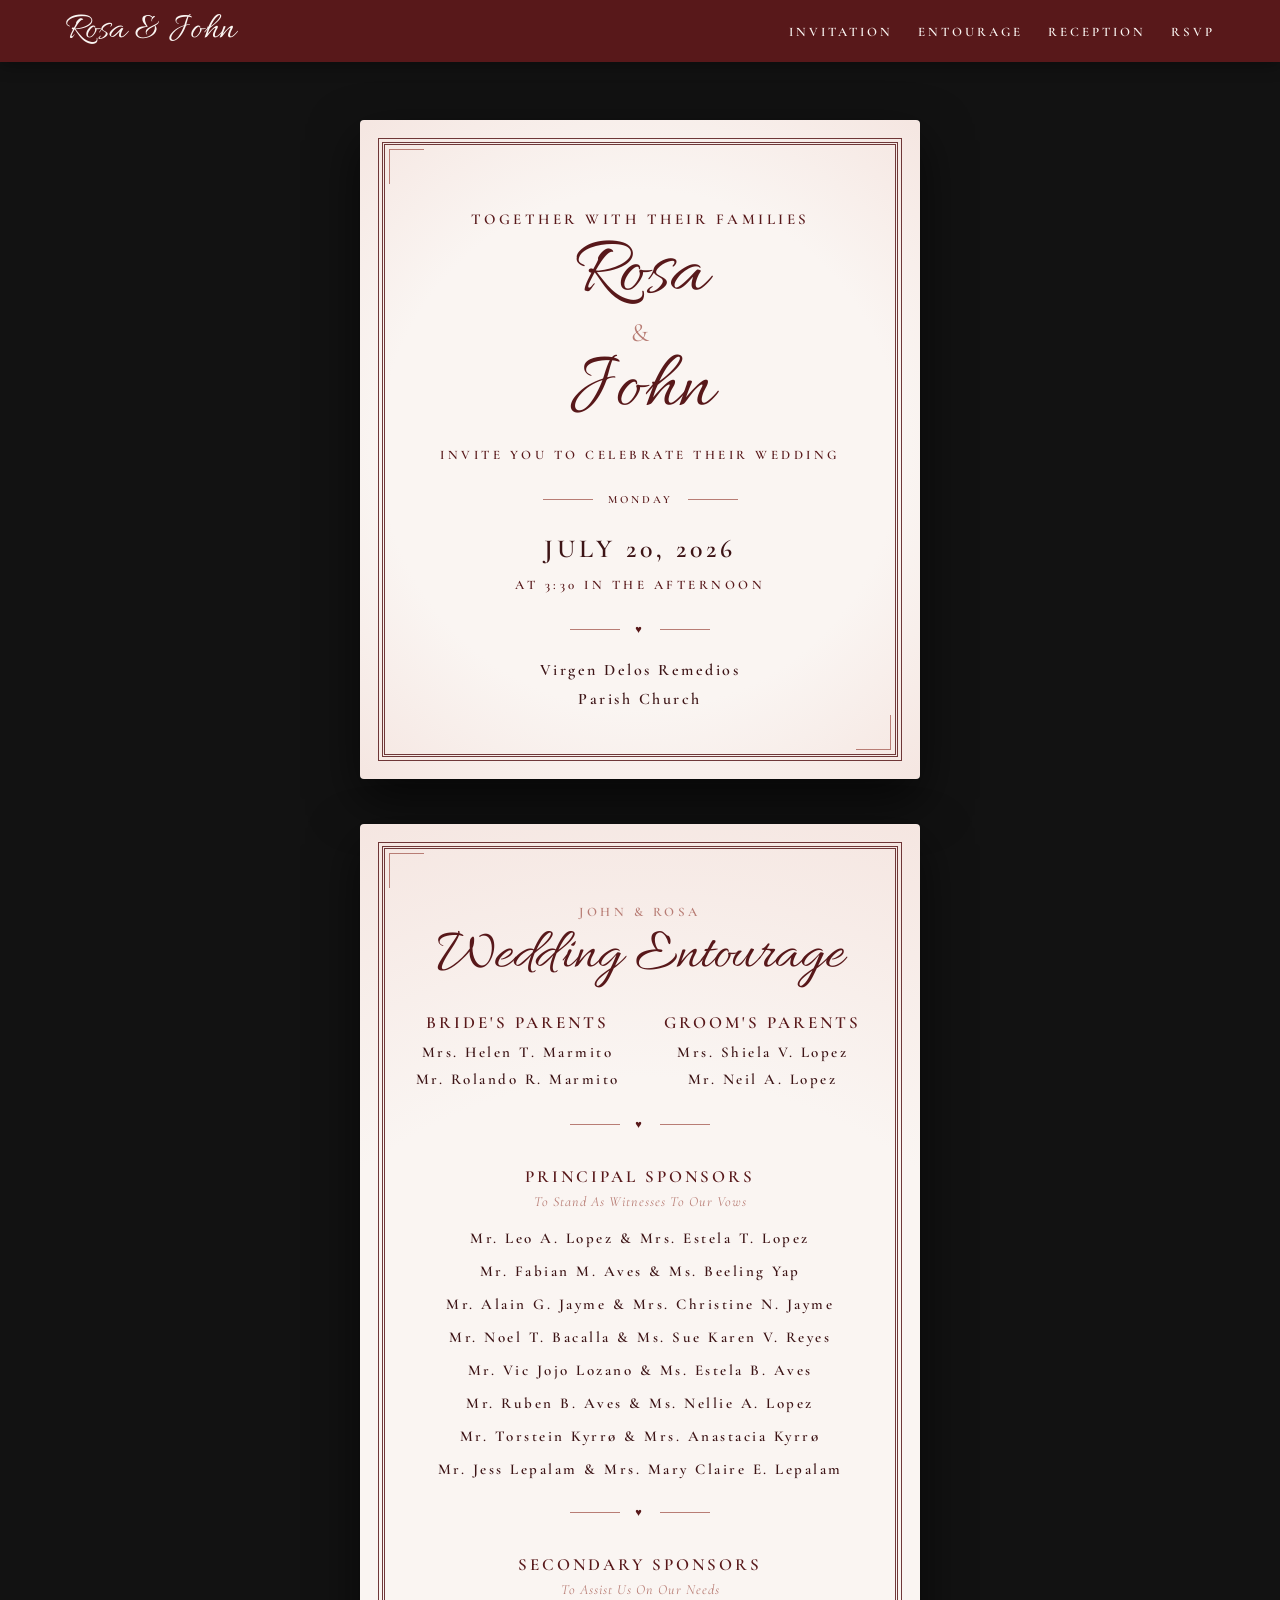
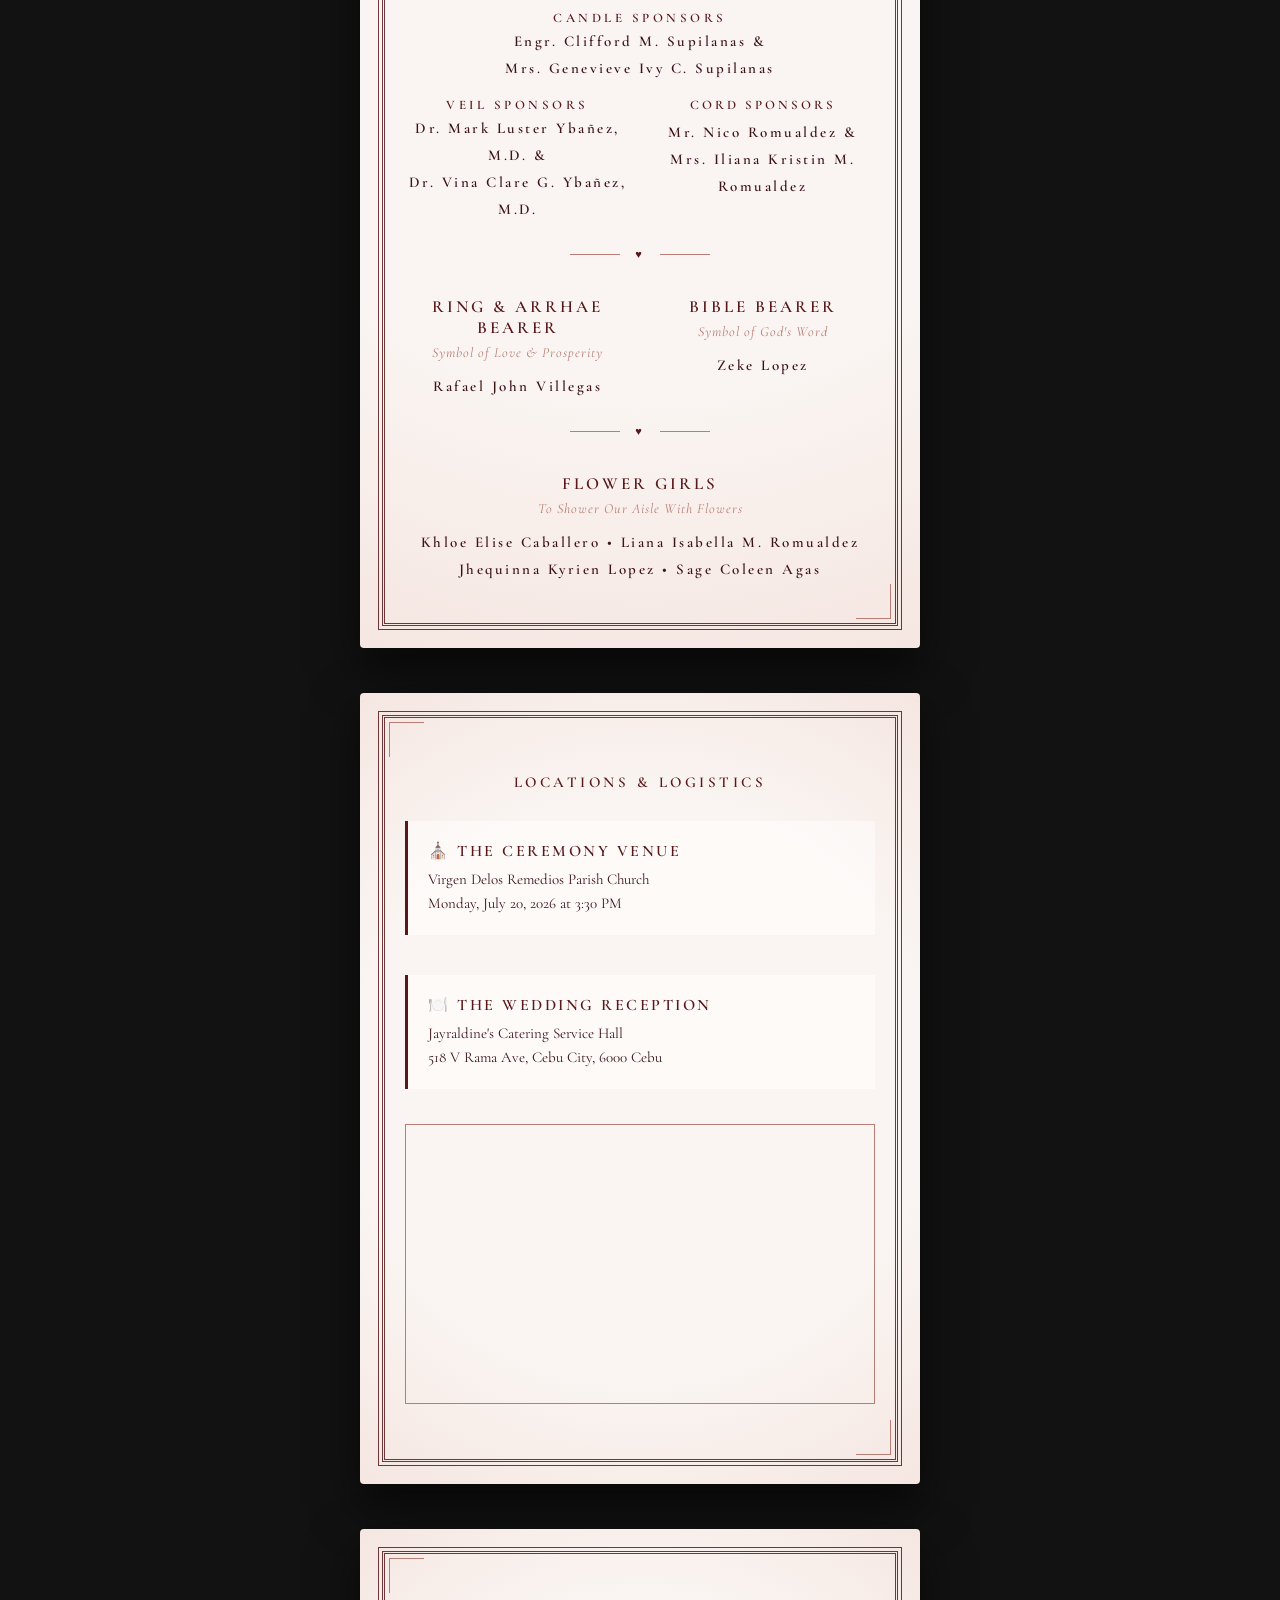
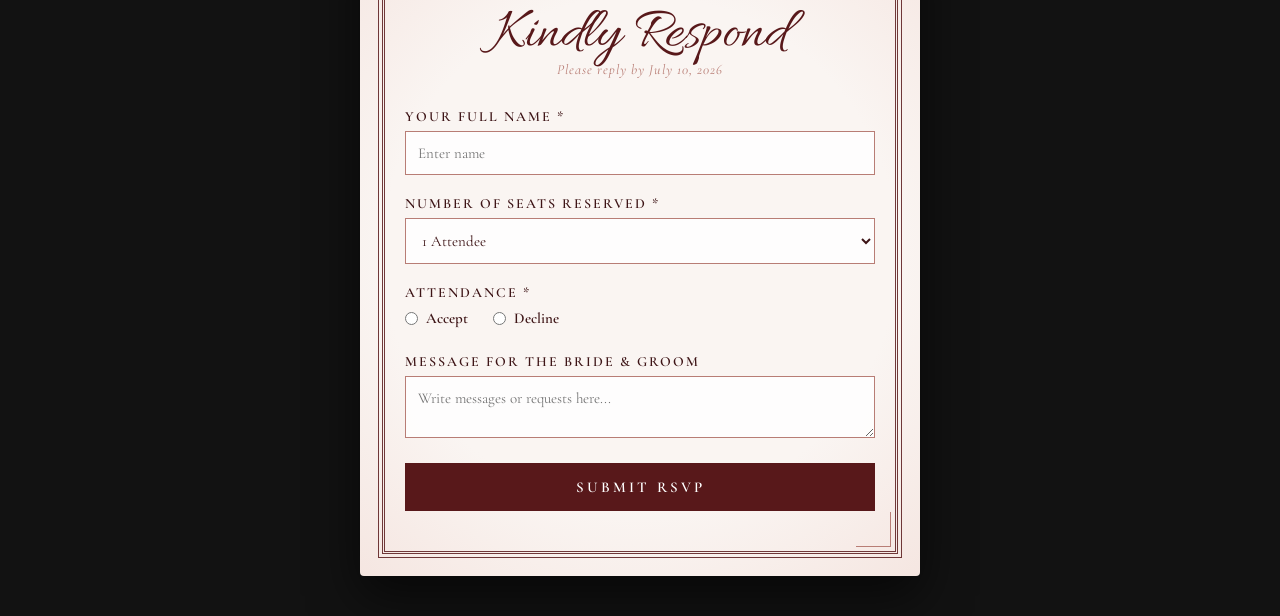
==== index.html @ 882b5d4e "Update index.html" ====
<!DOCTYPE html>
<html lang="en">
<head>
    <meta charset="UTF-8">
    <meta name="viewport" content="width=device-width, initial-scale=1.0">
    <title>Rosa & John Wedding Invitation</title>
    
    <!-- Google Fonts: Loading Allura & Cormorant Garamond directly -->
    <link rel="preconnect" href="https://fonts.googleapis.com">
    <link rel="preconnect" href="https://fonts.gstatic.com" crossorigin>
    <link href="https://fonts.googleapis.com/css2?family=Allura&family=Cormorant+Garamond:ital,wght@0,400;0,600;1,400&display=swap" rel="stylesheet">

    <style>
        /* COLOR PALETTE */
        :root {
            --burgundy: #58181A;
            --dusty-rose: #B87D75;
            --cream-bg: #FAF5F2;
            --blush-gradient: #F5E6E1;
            --text-dark: #3D1416;
        }

        * {
            box-sizing: border-box;
            margin: 0;
            padding: 0;
        }

        body {
            background-color: #121212;
            font-family: 'Cormorant Garamond', serif;
            display: flex;
            flex-direction: column;
            align-items: center;
            justify-content: flex-start;
            min-height: 100vh;
            padding: 120px 20px 40px 20px;
            gap: 45px;
        }

        /* FIXED STICKY NAVIGATION */
        .navbar {
            position: fixed;
            top: 0;
            left: 0;
            width: 100%;
            background-color: var(--burgundy);
            box-shadow: 0 4px 15px rgba(0, 0, 0, 0.3);
            z-index: 1000;
            padding: 12px 0;
        }

        .nav-container {
            max-width: 1200px;
            margin: 0 auto;
            display: flex;
            justify-content: space-between;
            align-items: center;
            padding: 0 25px;
        }

        /* FIXED LOGO FONT (Fixes image_5a0fe6.png) */
        .logo {
            font-family: 'Allura', cursive !important;
            font-size: 38px; /* Adjusted to showcase the fluid script style */
            color: var(--cream-bg);
            font-weight: 400;
            text-transform: none;
            line-height: 1;
        }

        .nav-menu {
            display: flex;
            list-style: none;
            gap: 25px;
            align-items: center;
        }

        .nav-link {
            font-family: 'Cormorant Garamond', serif;
            color: var(--cream-bg);
            text-decoration: none;
            font-size: 13px;
            font-weight: 600;
            letter-spacing: 3px; /* Clean tracking matching requirements */
            text-transform: uppercase;
            transition: color 0.3s ease;
            cursor: pointer;
        }

        .nav-link:hover {
            color: var(--dusty-rose);
        }

        /* CARD WORKSPACE SHEETS */
        .invitation-card {
            width: 100%;
            max-width: 560px;
            background: radial-gradient(circle, var(--cream-bg) 60%, var(--blush-gradient) 100%);
            box-shadow: 0 20px 50px rgba(0, 0, 0, 0.6);
            position: relative;
            padding: 65px 45px;
            display: flex;
            flex-direction: column;
            align-items: center;
            text-align: center;
            border-radius: 4px;
            scroll-margin-top: 120px;
        }

        /* Double-Line Invitation Borders */
        .card-border {
            position: absolute;
            top: 18px;
            bottom: 18px;
            left: 18px;
            right: 18px;
            border: 1px solid var(--burgundy);
            outline: 3px double var(--burgundy);
            outline-offset: -7px;
            pointer-events: none;
            z-index: 2;
            opacity: 0.85;
        }

        /* Geometric Frame Corner Highlights */
        .corner-accent {
            position: absolute;
            width: 35px;
            height: 35px;
            border: 1px solid var(--dusty-rose);
            pointer-events: none;
            z-index: 3;
        }
        .tl { top: 29px; left: 29px; border-right: none; border-bottom: none; }
        .br { bottom: 29px; right: 29px; border-left: none; border-top: none; }

        /* THEMATIC FONTS & TYPOGRAPHY SYSTEM */
        .font-serif-caps {
            font-family: 'Cormorant Garamond', serif;
            font-size: 15px;
            letter-spacing: 3.5px; /* Clean tracking around 250-350 */
            color: var(--burgundy);
            text-transform: uppercase;
            font-weight: 600; /* SemiBold */
            margin-bottom: 10px;
            z-index: 4;
        }

        .font-script-headline {
            font-family: 'Allura', cursive;
            font-size: 82px; /* Elevated size for natural cursive feel */
            color: var(--burgundy);
            line-height: 0.9;
            margin: 0;
            z-index: 4;
            font-weight: 400;
        }

        .font-ampersand {
            font-family: 'Cormorant Garamond', serif;
            font-size: 26px;
            color: var(--dusty-rose);
            margin: 5px 0;
            z-index: 4;
        }

        .font-body-subtext {
            font-family: 'Cormorant Garamond', serif;
            font-size: 16px;
            letter-spacing: 2.5px;
            color: var(--text-dark);
            line-height: 1.8;
            z-index: 4;
            font-weight: 400; /* Regular */
        }

        .font-names {
            font-family: 'Cormorant Garamond', serif;
            font-size: 15px;
            letter-spacing: 2.5px;
            line-height: 1.8;
            color: var(--text-dark);
            font-weight: 600; /* SemiBold */
        }

        /* DIVIDERS */
        .heart-divider {
            color: var(--burgundy);
            font-size: 11px;
            margin: 20px 0;
            display: flex;
            align-items: center;
            gap: 15px;
            width: 100%;
            justify-content: center;
            z-index: 4;
            font-weight: 600;
            letter-spacing: 3px;
        }

        .heart-divider::before,
        .heart-divider::after {
            content: "";
            width: 50px;
            height: 1px;
            background-color: var(--dusty-rose);
        }

        /* GRID STRUCTURES FOR ENTOURAGE */
        .grid-row {
            display: flex;
            justify-content: space-between;
            width: 100%;
            gap: 20px;
            margin-bottom: 5px;
            z-index: 4;
        }

        .grid-col {
            flex: 1;
        }

        .section-title {
            font-family: 'Cormorant Garamond', serif;
            font-size: 17px;
            letter-spacing: 3px; /* Cormorant Garamond SemiBold with wide spacing */
            color: var(--burgundy);
            font-weight: 600;
            text-transform: uppercase;
            margin-top: 15px;
            margin-bottom: 6px;
        }

        .subtitle-italic {
            font-family: 'Cormorant Garamond', serif;
            font-style: italic;
            font-size: 14px;
            letter-spacing: 1px;
            color: var(--dusty-rose);
            margin-bottom: 12px;
        }

        /* RECEPTION VENUE CONTAINERS */
        .venue-card {
            background-color: rgba(255, 255, 255, 0.45);
            padding: 20px;
            border-left: 3px solid var(--burgundy);
            margin: 20px 0;
            text-align: left;
            width: 100%;
            z-index: 4;
        }

        .venue-card h3 {
            font-size: 16px;
            letter-spacing: 2.5px;
            color: var(--burgundy);
            margin-bottom: 6px;
            text-transform: uppercase;
            font-weight: 600;
        }

        .venue-card p {
            font-size: 15px;
            color: var(--text-dark);
            line-height: 1.6;
            font-weight: 400;
        }

        .map-wrapper {
            width: 100%;
            height: 280px;
            margin: 15px 0;
            border: 1px solid var(--dusty-rose);
            z-index: 4;
        }

        /* FORM INPUT STYLING */
        .form-group {
            margin-bottom: 20px;
            text-align: left;
            width: 100%;
            z-index: 4;
        }

        .form-group label {
            display: block;
            font-size: 14px;
            letter-spacing: 2px;
            color: var(--text-dark);
            margin-bottom: 6px;
            font-weight: 600;
            text-transform: uppercase;
        }

        .form-group input,
        .form-group textarea,
        .form-group select {
            width: 100%;
            padding: 12px;
            border: 1px solid var(--dusty-rose);
            font-family: 'Cormorant Garamond', serif;
            font-size: 15px;
            color: var(--text-dark);
            background-color: rgba(255, 255, 255, 0.85);
            font-weight: 400;
        }

        .radio-options {
            display: flex;
            gap: 25px;
            margin-top: 8px;
        }

        .radio-options label {
            display: flex;
            align-items: center;
            gap: 8px;
            font-size: 15px;
            text-transform: none;
            letter-spacing: 0;
            font-weight: 600;
            cursor: pointer;
        }

        .submit-btn {
            width: 100%;
            padding: 15px;
            background-color: var(--burgundy);
            color: #fff;
            border: none;
            font-family: 'Cormorant Garamond', serif;
            font-size: 15px;
            letter-spacing: 3px;
            font-weight: 600;
            text-transform: uppercase;
            cursor: pointer;
            transition: background 0.3s ease;
            z-index: 4;
        }

        .submit-btn:hover {
            background-color: #421113;
        }

        /* RESPONSIVE LAYOUT BREAKPOINTS */
        @media (max-width: 768px) {
            body {
                padding-top: 105px;
            }

            .font-script-headline {
                font-size: 64px;
            }

            .grid-row {
                flex-direction: column;
                gap: 5px;
            }

            .nav-container {
                padding: 0 15px;
            }

            .logo {
                font-size: 32px;
            }

            .nav-menu {
                gap: 12px;
            }

            .nav-link {
                font-size: 11px;
                letter-spacing: 1.5px;
            }
        }
    </style>
</head>
<body>

    <!-- NAVIGATION HEADER -->
    <nav class="navbar">
        <div class="nav-container">
            <div class="logo">Rosa & John</div>
            <ul class="nav-menu">
                <li><a onclick="scrollToId('main-invitation')" class="nav-link">Invitation</a></li>
                <li><a onclick="scrollToId('wedding-entourage')" class="nav-link">Entourage</a></li>
                <li><a onclick="scrollToId('wedding-reception')" class="nav-link">Reception</a></li>
                <li><a onclick="scrollToId('wedding-rsvp')" class="nav-link">RSVP</a></li>
            </ul>
        </div>
    </nav>

    <!-- SHEET 1: MAIN WEDDING HERO INVITATION -->
    <div class="invitation-card" id="main-invitation">
        <div class="card-border"></div>
        <div class="corner-accent tl"></div>
        <div class="corner-accent br"></div>

        <p class="font-serif-caps" style="margin-top: 25px;">Together With Their Families</p>
        
        <h1 class="font-script-headline">Rosa</h1>
        <div class="font-ampersand">&</div>
        <h1 class="font-script-headline" style="margin-bottom: 20px;">John</h1>

        <p class="font-serif-caps" style="font-size: 13px;">Invite You To Celebrate Their Wedding</p>
        
        <div class="heart-divider">MONDAY</div>
        
        <p class="font-body-subtext" style="font-size: 26px; font-weight: 600; letter-spacing: 4px;">JULY 20, 2026</p>
        <p class="font-serif-caps" style="color: var(--burgundy); margin-top: 5px; font-size: 13px;">At 3:30 In The Afternoon</p>

        <div class="heart-divider">♥</div>
        
        <p class="font-body-subtext" style="font-weight: 600; max-width: 360px;">
            Virgen Delos Remedios<br>Parish Church
        </p>
    </div>

    <!-- SHEET 2: THE WEDDING ENTOURAGE -->
    <div class="invitation-card" id="wedding-entourage">
        <div class="card-border"></div>
        <div class="corner-accent tl"></div>
        <div class="corner-accent br"></div>

        <p class="font-serif-caps" style="font-size: 13px; color: var(--dusty-rose); margin-top: 15px;">John & Rosa</p>
        <h2 class="font-script-headline" style="font-size: 58px; margin-bottom: 15px;">Wedding Entourage</h2>

        <!-- Parents -->
        <div class="grid-row">
            <div class="grid-col">
                <div class="section-title">Bride's Parents</div>
                <div class="font-names">
                    Mrs. Helen T. Marmito<br>
                    Mr. Rolando R. Marmito
                </div>
            </div>
            <div class="grid-col">
                <div class="section-title">Groom's Parents</div>
                <div class="font-names">
                    Mrs. Shiela V. Lopez<br>
                    Mr. Neil A. Lopez
                </div>
            </div>
        </div>

        <div class="heart-divider">♥</div>

        <!-- Principal Sponsors -->
        <div class="section-title">Principal Sponsors</div>
        <div class="subtitle-italic">To Stand As Witnesses To Our Vows</div>
        <div class="font-names" style="line-height: 2.2;">
            Mr. Leo A. Lopez & Mrs. Estela T. Lopez<br>
            Mr. Fabian M. Aves & Ms. Beeling Yap<br>
            Mr. Alain G. Jayme & Mrs. Christine N. Jayme<br>
            Mr. Noel T. Bacalla & Ms. Sue Karen V. Reyes<br>
            Mr. Vic Jojo Lozano & Ms. Estela B. Aves<br>
            Mr. Ruben B. Aves & Ms. Nellie A. Lopez<br>
            Mr. Torstein Kyrrø & Mrs. Anastacia Kyrrø<br>
            Mr. Jess Lepalam & Mrs. Mary Claire E. Lepalam
        </div>

        <div class="heart-divider">♥</div>

        <!-- Secondary Sponsors -->
        <div class="section-title">Secondary Sponsors</div>
        <div class="subtitle-italic">To Assist Us On Our Needs</div>
        
        <div class="grid-row">
            <div class="grid-col">
                <div class="font-serif-caps" style="font-size: 13px; margin-bottom: 2px;">Candle Sponsors</div>
                <div class="font-names">Engr. Clifford M. Supilanas &<br>Mrs. Genevieve Ivy C. Supilanas</div>
            </div>
        </div>
        <div class="grid-row" style="margin-top: 10px;">
            <div class="grid-col">
                <div class="font-serif-caps" style="font-size: 13px; margin-bottom: 2px;">Veil Sponsors</div>
                <div class="font-names">Dr. Mark Luster Ybañez, M.D. &<br>Dr. Vina Clare G. Ybañez, M.D.</div>
            </div>
            <div class="grid-col">
                <div class="section-title" style="margin-top:0; font-size: 13px;">Cord Sponsors</div>
                <div class="font-names">Mr. Nico Romualdez &<br>Mrs. Iliana Kristin M. Romualdez</div>
            </div>
        </div>

        <div class="heart-divider">♥</div>

        <!-- Bearers -->
        <div class="grid-row">
            <div class="grid-col">
                <div class="section-title">Ring & Arrhae Bearer</div>
                <div class="subtitle-italic">Symbol of Love & Prosperity</div>
                <div class="font-names">Rafael John Villegas</div>
            </div>
            <div class="grid-col">
                <div class="section-title">Bible Bearer</div>
                <div class="subtitle-italic">Symbol of God's Word</div>
                <div class="font-names">Zeke Lopez</div>
            </div>
        </div>

        <div class="heart-divider">♥</div>

        <!-- Flower Girls -->
        <div class="section-title">Flower Girls</div>
        <div class="subtitle-italic">To Shower Our Aisle With Flowers</div>
        <div class="font-names">
            Khloe Elise Caballero &bull; Liana Isabella M. Romualdez<br>
            Jhequinna Kyrien Lopez &bull; Sage Coleen Agas
        </div>
    </div>

    <!-- SHEET 3: RECEPTION VENUE MAP DETAILS -->
    <div class="invitation-card" id="wedding-reception">
        <div class="card-border"></div>
        <div class="corner-accent tl"></div>
        <div class="corner-accent br"></div>

        <p class="font-serif-caps" style="margin-top: 15px;">Locations & Logistics</p>
        
        <div class="venue-card">
            <h3>⛪ The Ceremony Venue</h3>
            <p>Virgen Delos Remedios Parish Church</p>
            <p>Monday, July 20, 2026 at 3:30 PM</p>
        </div>

        <div class="venue-card">
            <h3>🍽️ The Wedding Reception</h3>
            <p>Jayraldine's Catering Service Hall</p>
            <p>518 V Rama Ave, Cebu City, 6000 Cebu</p>
        </div>

        <div class="map-wrapper">
            <iframe src="https://maps.google.com/maps?q=Jayraldine's%20Catering%20Service%20Hall%20518%20V%20Rama%20Ave%20Cebu%20City&t=&z=15&ie=UTF-8&iwloc=&output=embed" width="100%" height="100%" style="border:0;" allowfullscreen="" loading="lazy"></iframe>
        </div>
    </div>

    <!-- SHEET 4: RSVP DIGITAL RESPONSE FORM -->
    <div class="invitation-card" id="wedding-rsvp">
        <div class="card-border"></div>
        <div class="corner-accent tl"></div>
        <div class="corner-accent br"></div>

        <h2 class="font-script-headline" style="font-size: 58px; margin-top: 15px;">Kindly Respond</h2>
        <p class="subtitle-italic" style="margin-bottom: 30px;">Please reply by July 10, 2026</p>

        <form id="rsvpFormSubmission" style="width: 100%;">
            <div class="form-group">
                <label>Your Full Name *</label>
                <input type="text" required placeholder="Enter name">
            </div>

            <div class="form-group">
                <label>Number of Seats Reserved *</label>
                <select required>
                    <option value="1">1 Attendee</option>
                    <option value="2">2 Attendees</option>
                    <option value="3">3 Attendees</option>
                </select>
            </div>

            <div class="form-group">
                <label>Attendance *</label>
                <div class="radio-options">
                    <label><input type="radio" name="attendanceStatus" value="yes" required> Accept</label>
                    <label><input type="radio" name="attendanceStatus" value="no" required> Decline</label>
                </div>
            </div>

            <div class="form-group">
                <label>Message for the Bride & Groom</label>
                <textarea placeholder="Write messages or requests here..."></textarea>
            </div>

            <button type="submit" class="submit-btn">Submit RSVP</button>
        </form>
    </div>

    <!-- INTERACTION SCRIPTS Engine -->
    <script>
        function scrollToId(id) {
            const element = document.getElementById(id);
            if (element) {
                element.scrollIntoView({ behavior: 'smooth' });
            }
        }

        document.getElementById('rsvpFormSubmission').addEventListener('submit', function(e) {
            e.preventDefault();
            alert('Thank you! Your RSVP status has been updated and securely recorded.');
            this.reset();
        });
    </script>
</body>
</html>
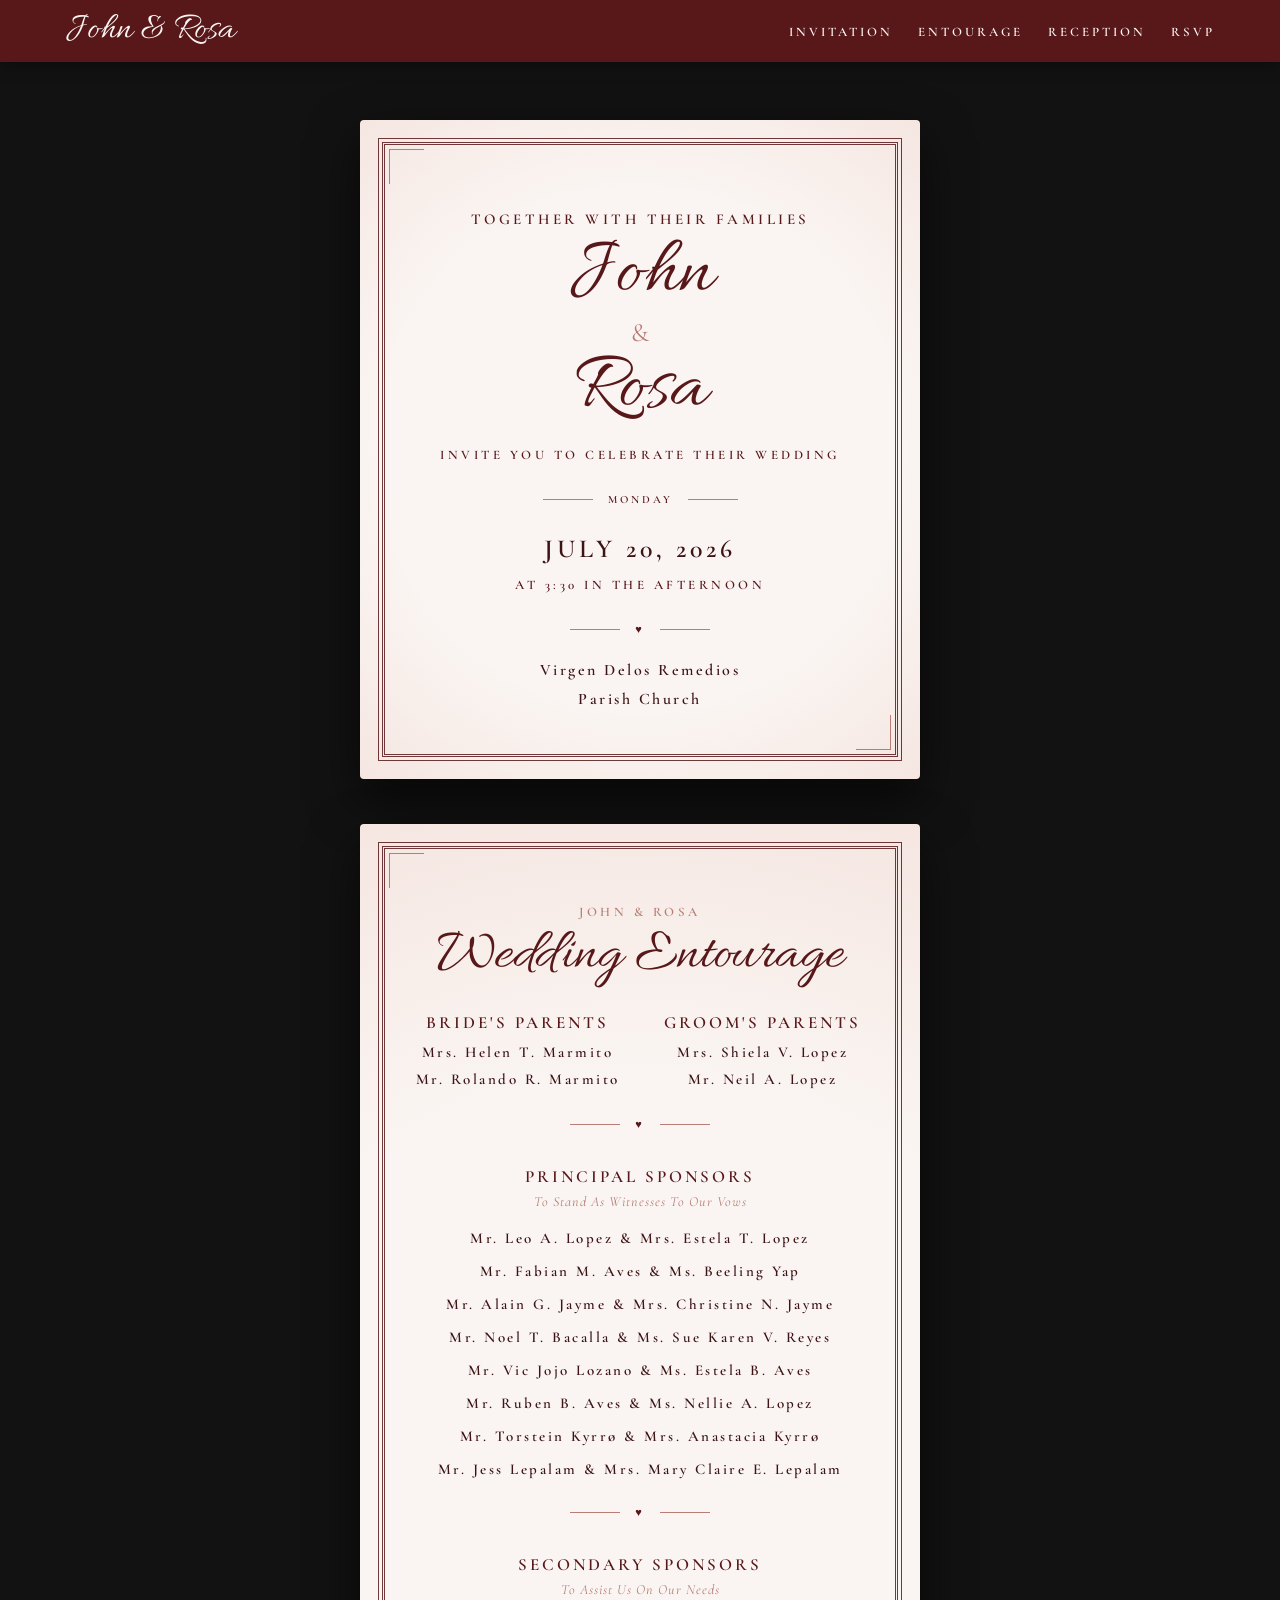
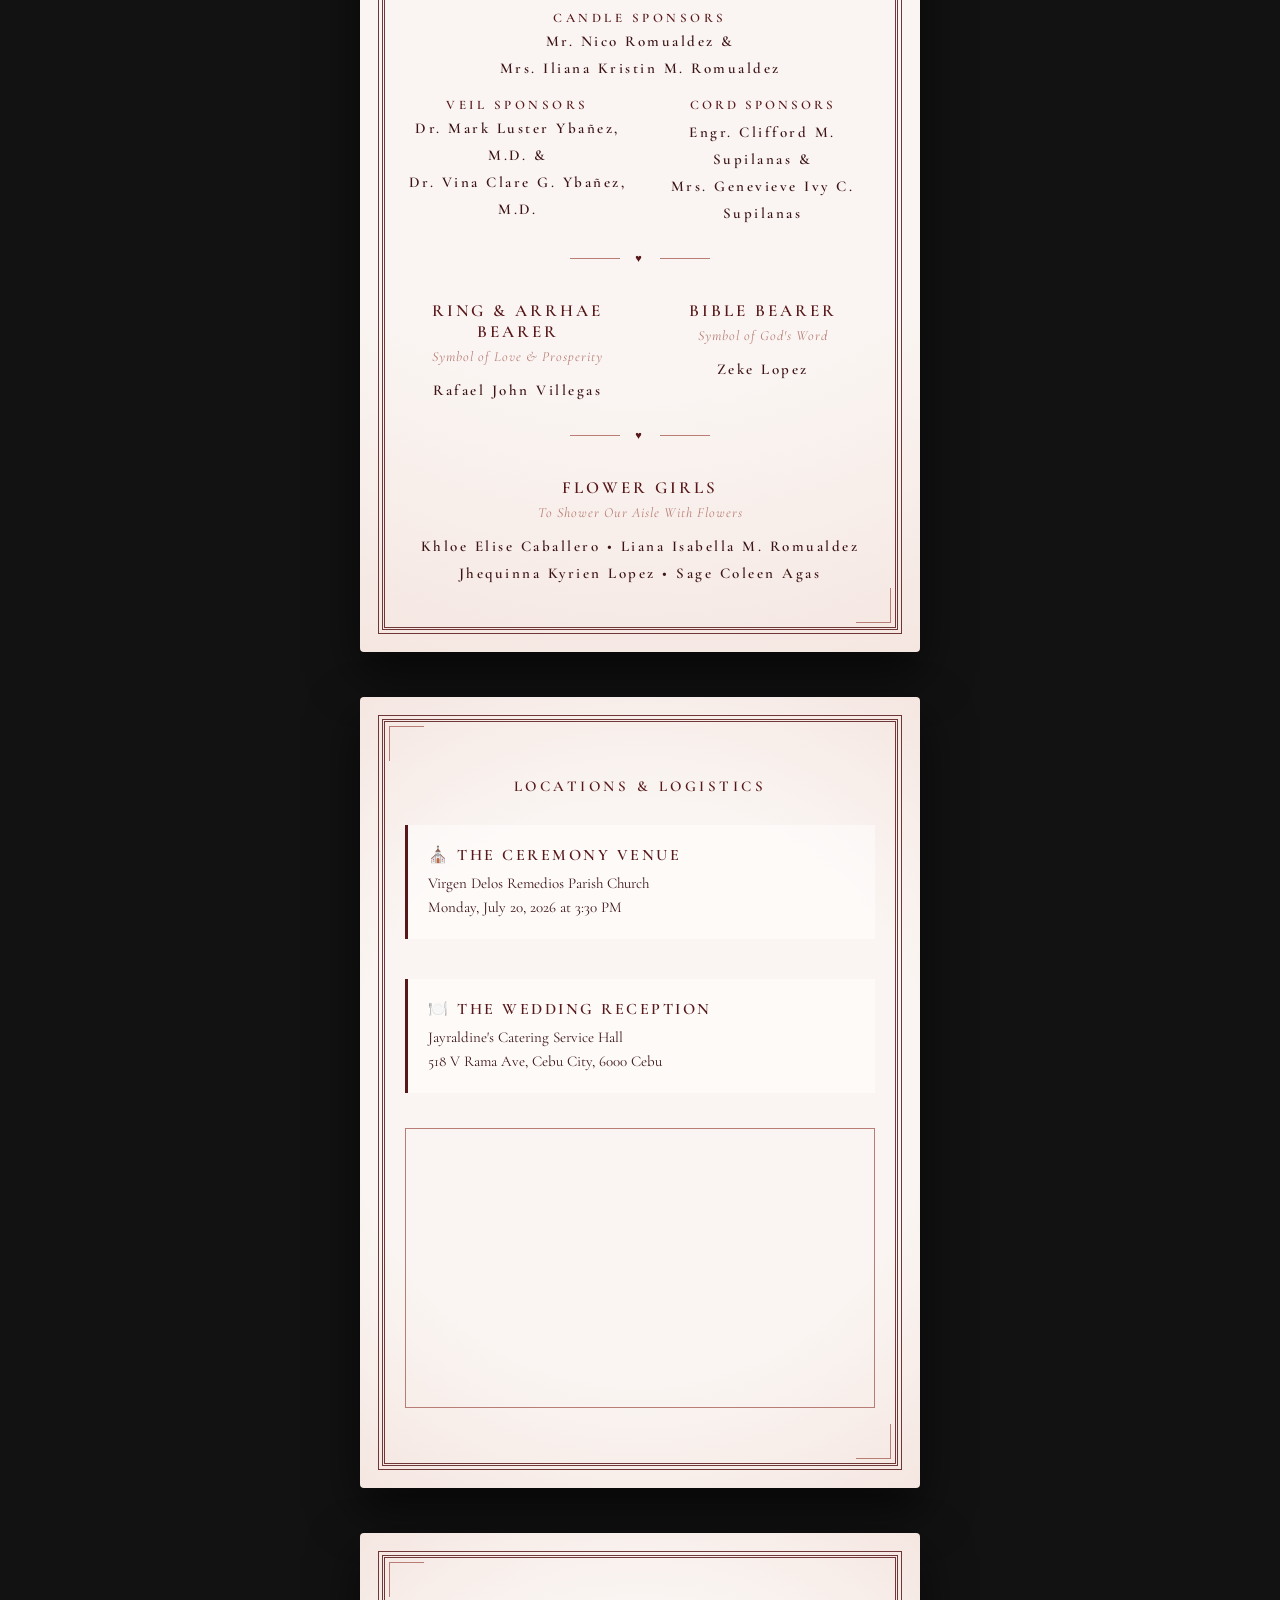
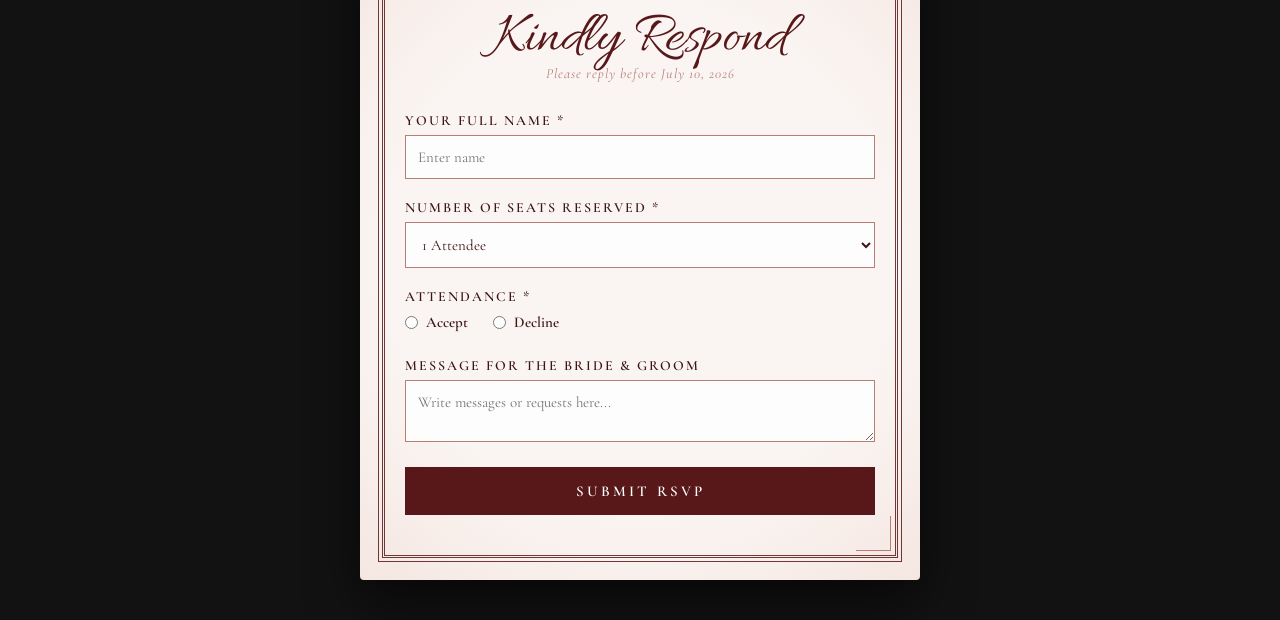
==== commit ecd97719: "Update index.html" ====
--- a/index.html
+++ b/index.html
@@ -3,7 +3,7 @@
 <head>
     <meta charset="UTF-8">
     <meta name="viewport" content="width=device-width, initial-scale=1.0">
-    <title>Rosa & John Wedding Invitation</title>
+    <title>John & Rosa Wedding Invitation</title>
     
     <!-- Google Fonts: Loading Allura & Cormorant Garamond directly -->
     <link rel="preconnect" href="https://fonts.googleapis.com">
@@ -383,7 +383,7 @@
     <!-- NAVIGATION HEADER -->
     <nav class="navbar">
         <div class="nav-container">
-            <div class="logo">Rosa & John</div>
+            <div class="logo">John & Rosa</div>
             <ul class="nav-menu">
                 <li><a onclick="scrollToId('main-invitation')" class="nav-link">Invitation</a></li>
                 <li><a onclick="scrollToId('wedding-entourage')" class="nav-link">Entourage</a></li>
@@ -401,9 +401,9 @@
 
         <p class="font-serif-caps" style="margin-top: 25px;">Together With Their Families</p>
         
-        <h1 class="font-script-headline">Rosa</h1>
+        <h1 class="font-script-headline">John</h1>
         <div class="font-ampersand">&</div>
-        <h1 class="font-script-headline" style="margin-bottom: 20px;">John</h1>
+        <h1 class="font-script-headline" style="margin-bottom: 20px;">Rosa</h1>
 
         <p class="font-serif-caps" style="font-size: 13px;">Invite You To Celebrate Their Wedding</p>
         
@@ -471,7 +471,7 @@
         <div class="grid-row">
             <div class="grid-col">
                 <div class="font-serif-caps" style="font-size: 13px; margin-bottom: 2px;">Candle Sponsors</div>
-                <div class="font-names">Engr. Clifford M. Supilanas &<br>Mrs. Genevieve Ivy C. Supilanas</div>
+                <div class="font-names">Mr. Nico Romualdez &<br>Mrs. Iliana Kristin M. Romualdez</div>
             </div>
         </div>
         <div class="grid-row" style="margin-top: 10px;">
@@ -481,7 +481,7 @@
             </div>
             <div class="grid-col">
                 <div class="section-title" style="margin-top:0; font-size: 13px;">Cord Sponsors</div>
-                <div class="font-names">Mr. Nico Romualdez &<br>Mrs. Iliana Kristin M. Romualdez</div>
+                <div class="font-names">Engr. Clifford M. Supilanas &<br>Mrs. Genevieve Ivy C. Supilanas</div>
             </div>
         </div>
 
@@ -544,7 +544,7 @@
         <div class="corner-accent br"></div>
 
         <h2 class="font-script-headline" style="font-size: 58px; margin-top: 15px;">Kindly Respond</h2>
-        <p class="subtitle-italic" style="margin-bottom: 30px;">Please reply by July 10, 2026</p>
+        <p class="subtitle-italic" style="margin-bottom: 30px;">Please reply before July 10, 2026</p>
 
         <form id="rsvpFormSubmission" style="width: 100%;">
             <div class="form-group">
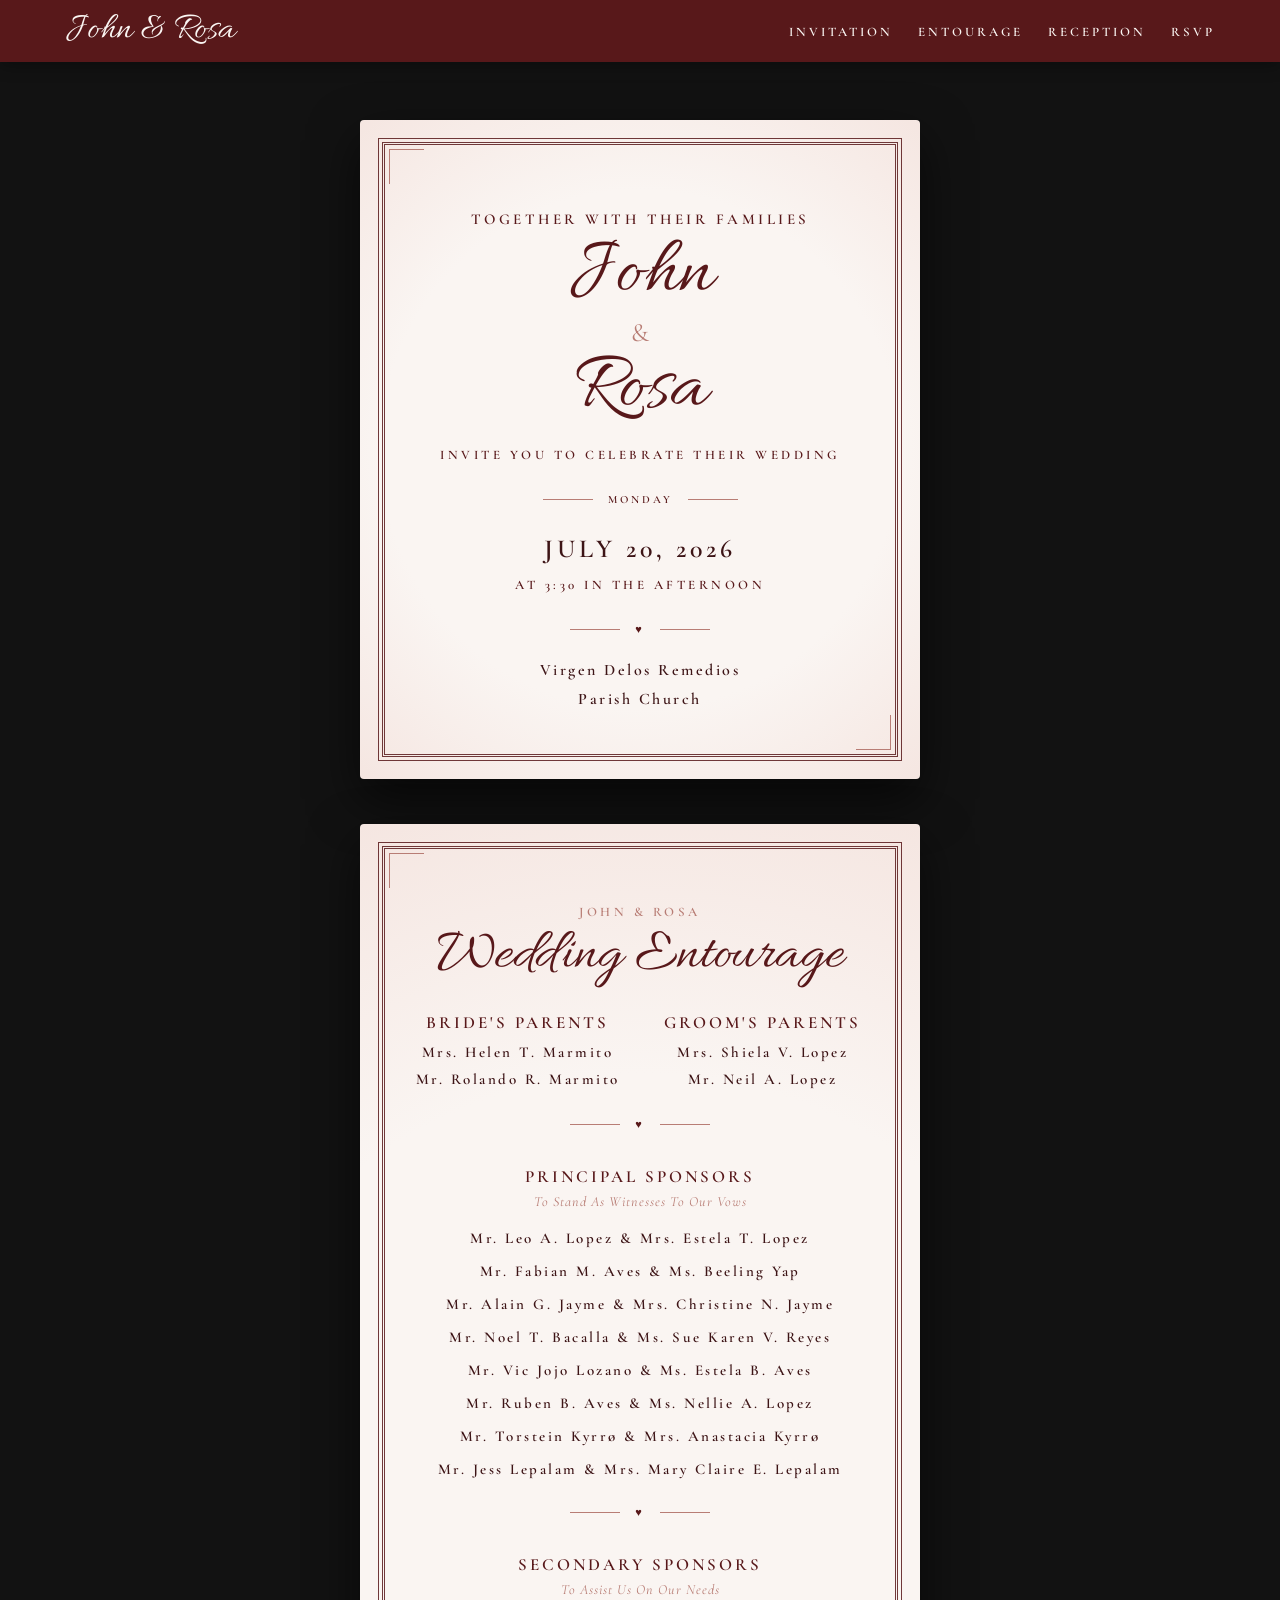
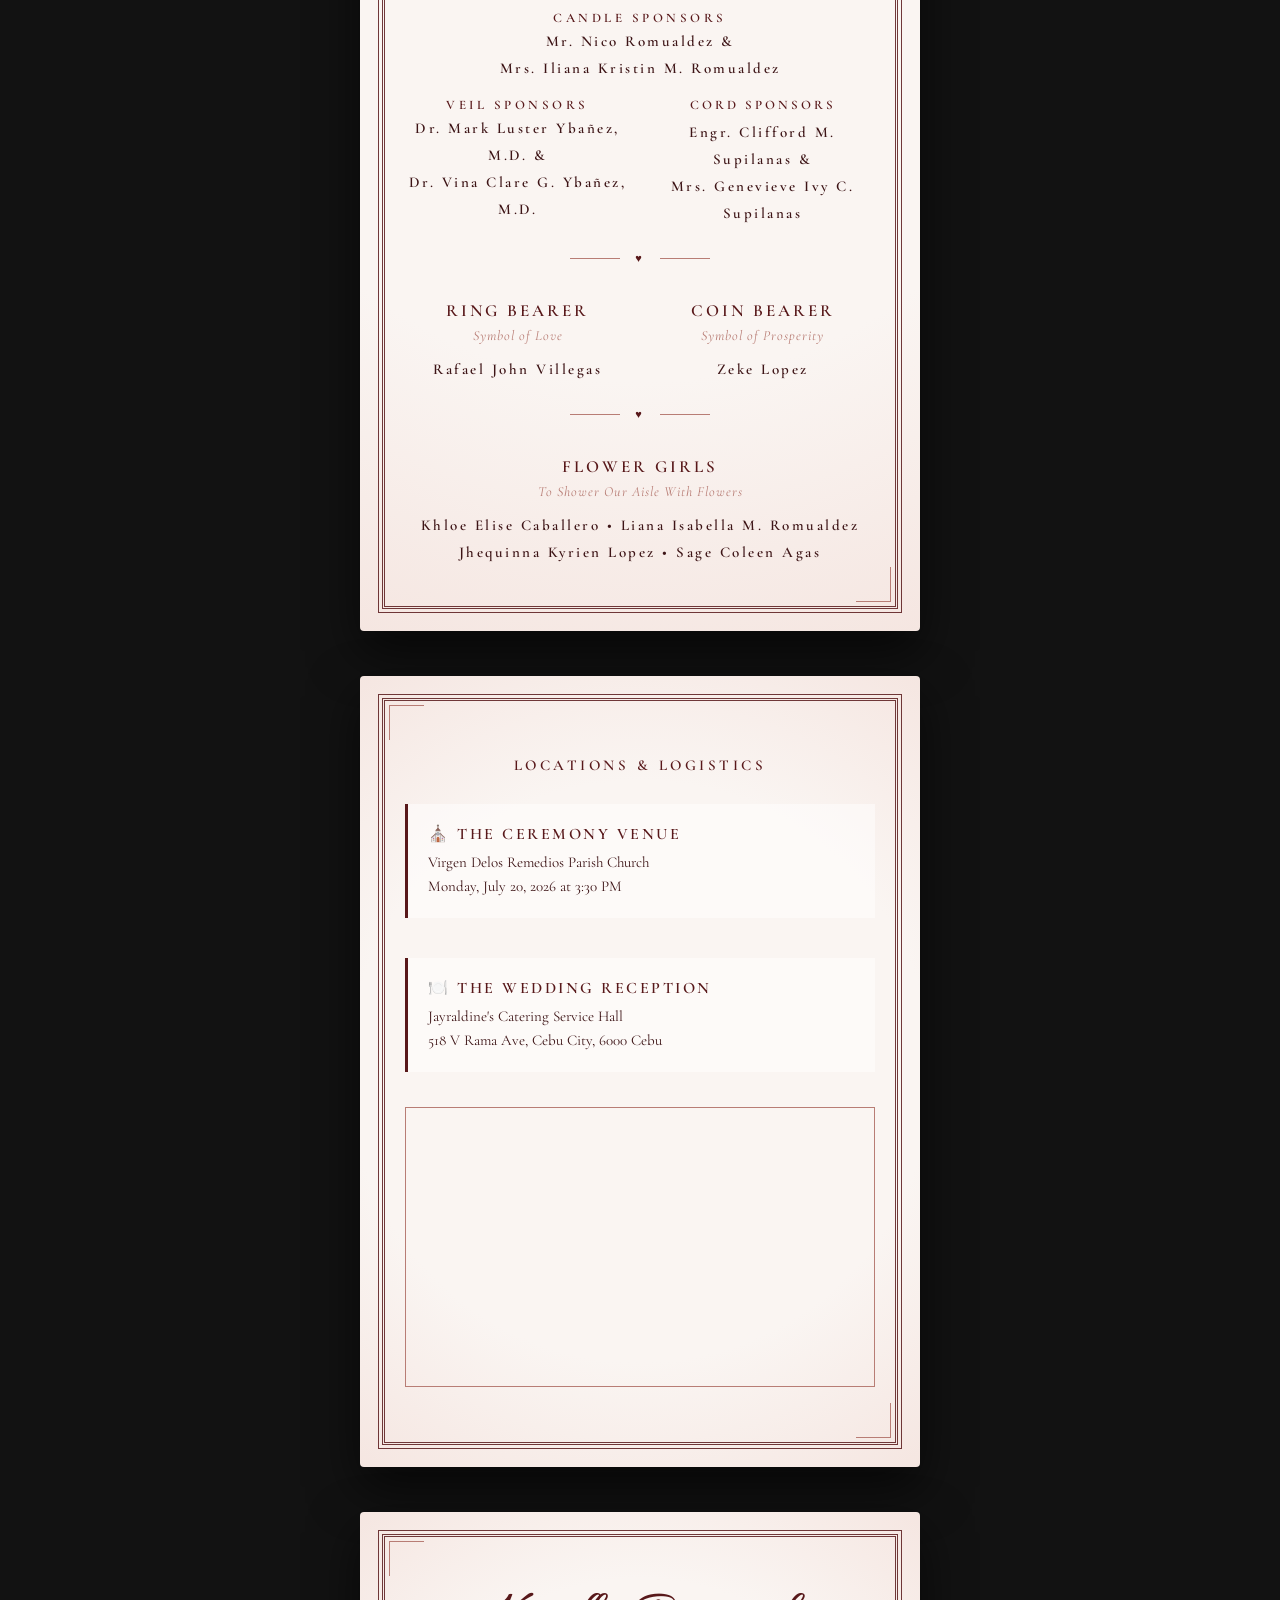
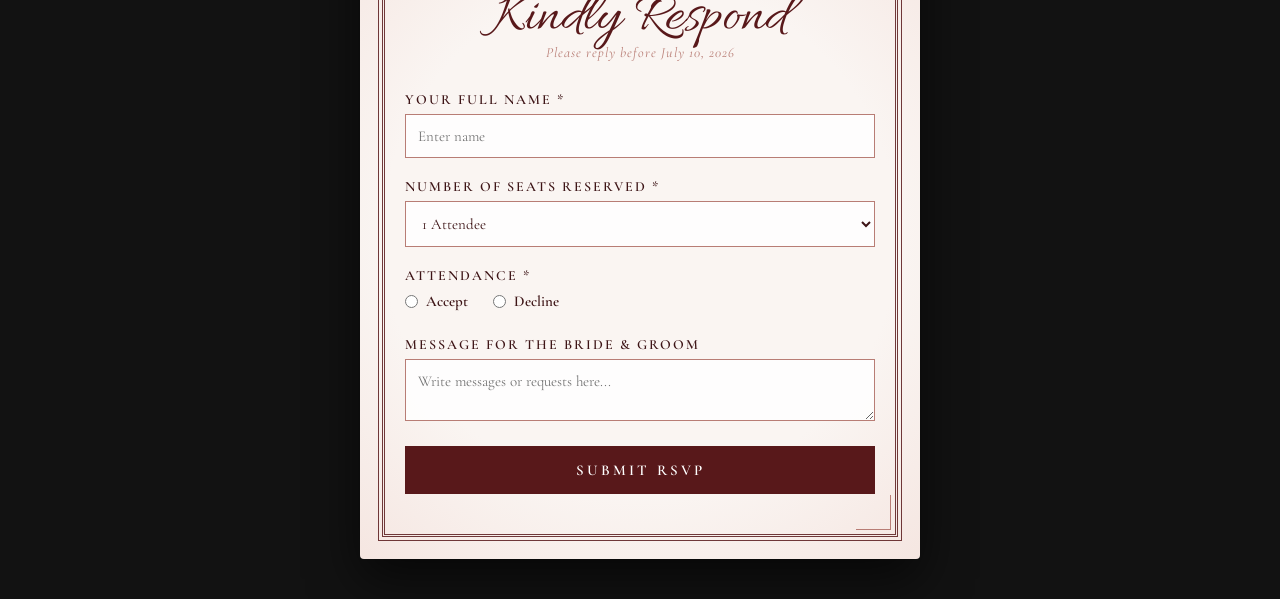
==== commit a47fe9bf: "Update index.html" ====
--- a/index.html
+++ b/index.html
@@ -490,13 +490,13 @@
         <!-- Bearers -->
         <div class="grid-row">
             <div class="grid-col">
-                <div class="section-title">Ring & Arrhae Bearer</div>
-                <div class="subtitle-italic">Symbol of Love & Prosperity</div>
+                <div class="section-title">Ring Bearer</div>
+                <div class="subtitle-italic">Symbol of Love</div>
                 <div class="font-names">Rafael John Villegas</div>
             </div>
             <div class="grid-col">
-                <div class="section-title">Bible Bearer</div>
-                <div class="subtitle-italic">Symbol of God's Word</div>
+                <div class="section-title">Coin Bearer</div>
+                <div class="subtitle-italic">Symbol of Prosperity</div>
                 <div class="font-names">Zeke Lopez</div>
             </div>
         </div>
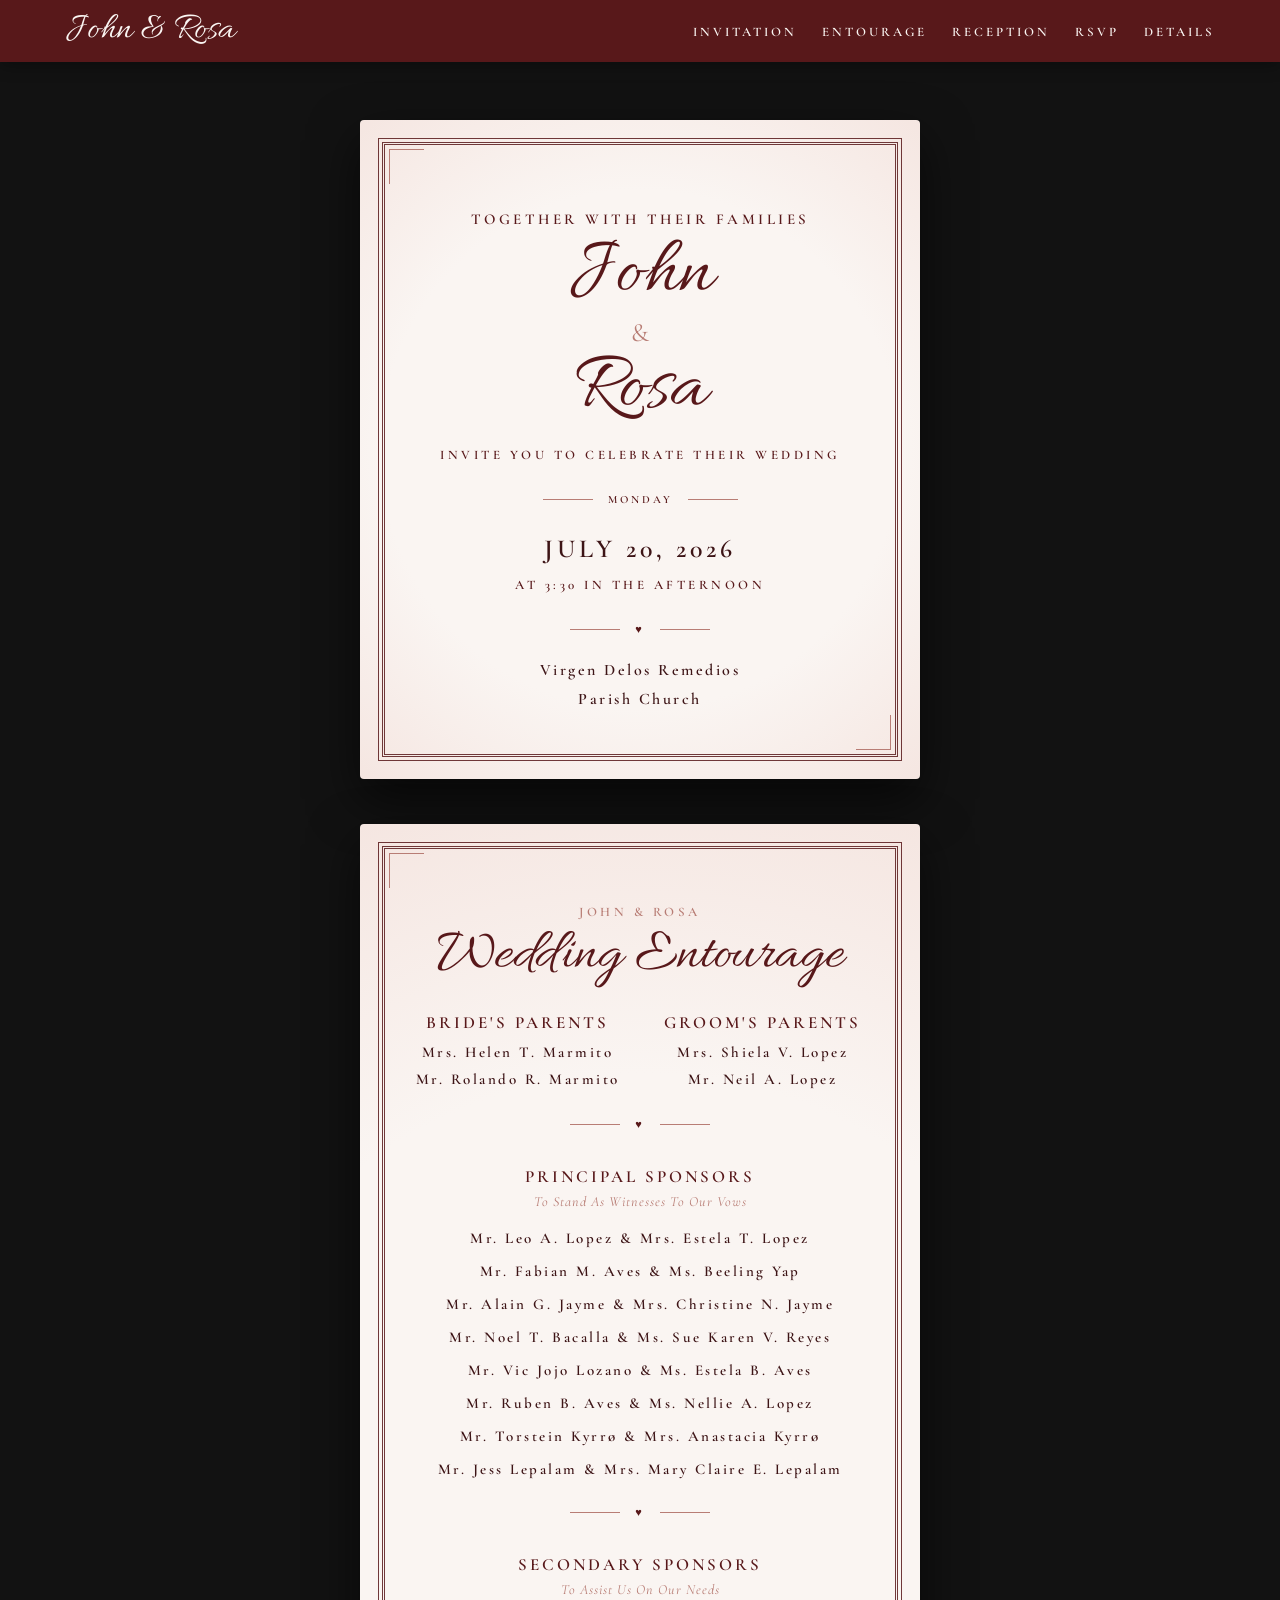
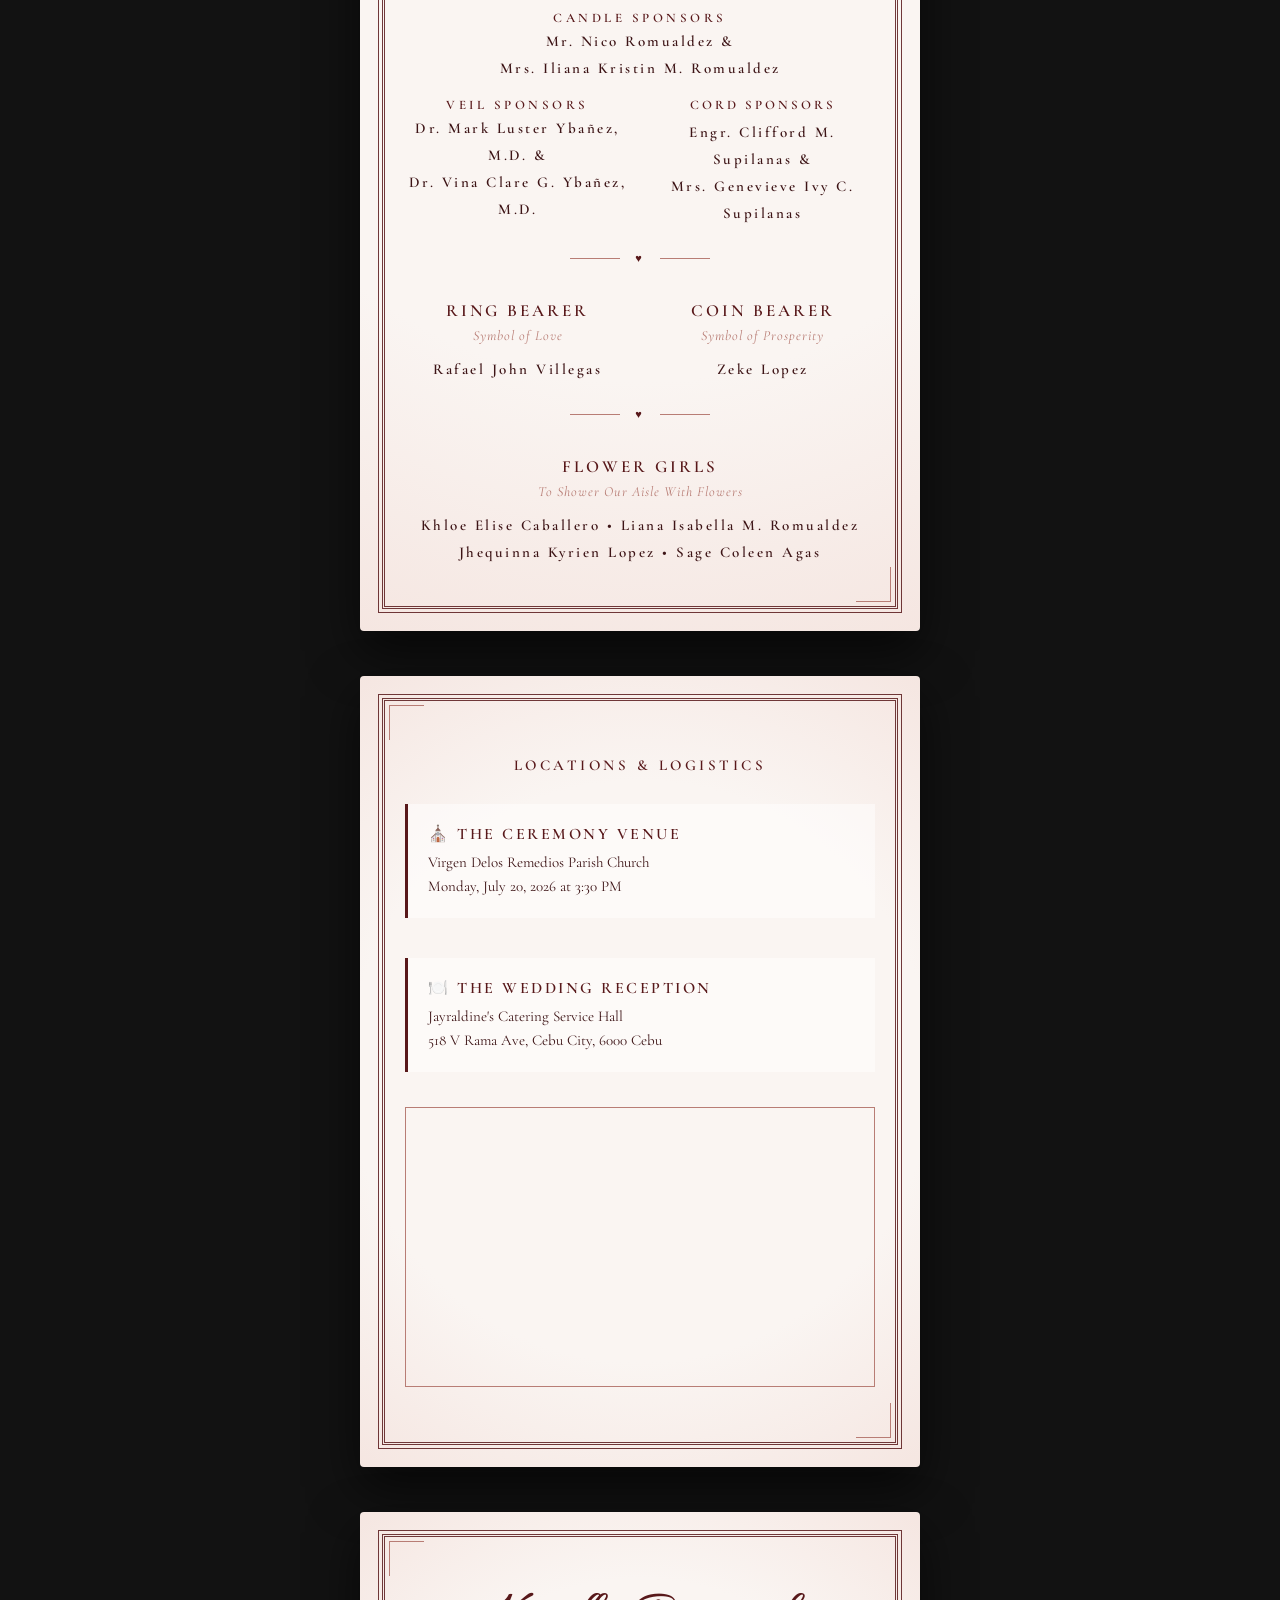
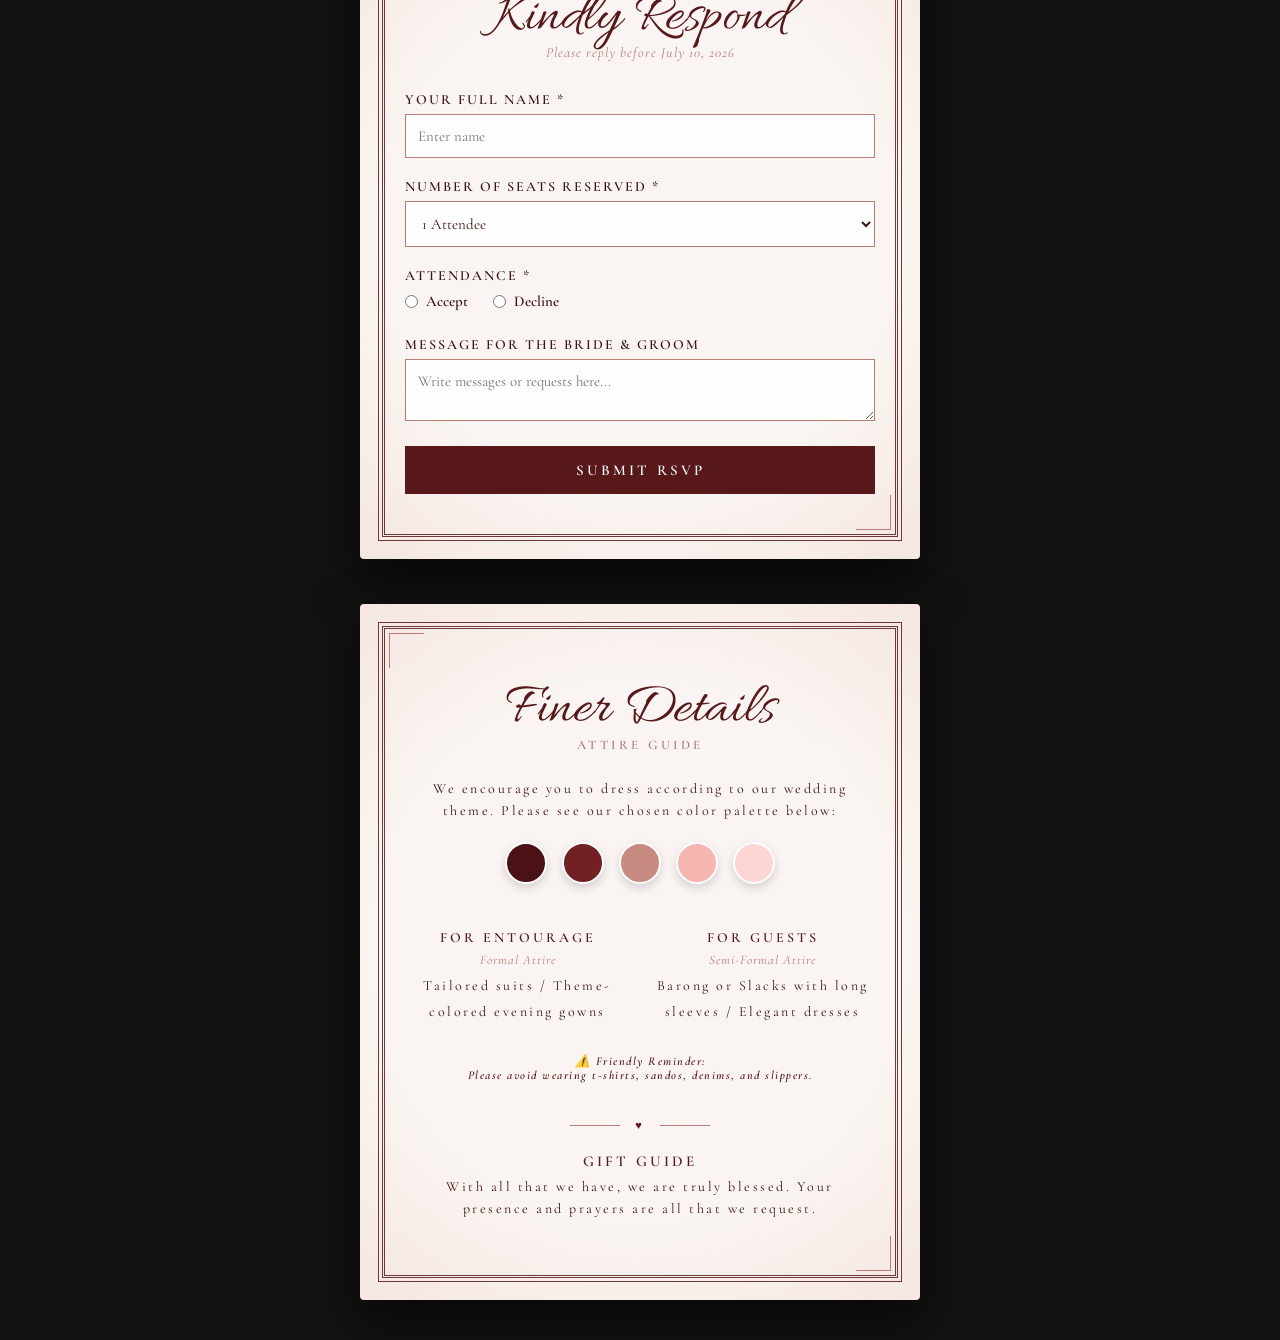
==== commit 2b50c9dc: "Update index.html" ====
--- a/index.html
+++ b/index.html
@@ -18,6 +18,13 @@
             --cream-bg: #FAF5F2;
             --blush-gradient: #F5E6E1;
             --text-dark: #3D1416;
+            
+            /* Theme Swatches extracted from 9f451229-9111-4280-910d-8f31c6e0c2cf.jpg */
+            --palette-maroon: #4A1214;
+            --palette-wine: #722024;
+            --palette-rose: #C98A81;
+            --palette-blush: #F7B5B0;
+            --palette-pink: #FCD6D3;
         }
 
         * {
@@ -59,10 +66,10 @@
             padding: 0 25px;
         }
 
-        /* FIXED LOGO FONT (Fixes image_5a0fe6.png) */
+        /* FIXED LOGO FONT */
         .logo {
             font-family: 'Allura', cursive !important;
-            font-size: 38px; /* Adjusted to showcase the fluid script style */
+            font-size: 38px;
             color: var(--cream-bg);
             font-weight: 400;
             text-transform: none;
@@ -82,7 +89,7 @@
             text-decoration: none;
             font-size: 13px;
             font-weight: 600;
-            letter-spacing: 3px; /* Clean tracking matching requirements */
+            letter-spacing: 3px;
             text-transform: uppercase;
             transition: color 0.3s ease;
             cursor: pointer;
@@ -139,17 +146,17 @@
         .font-serif-caps {
             font-family: 'Cormorant Garamond', serif;
             font-size: 15px;
-            letter-spacing: 3.5px; /* Clean tracking around 250-350 */
+            letter-spacing: 3.5px;
             color: var(--burgundy);
             text-transform: uppercase;
-            font-weight: 600; /* SemiBold */
+            font-weight: 600;
             margin-bottom: 10px;
             z-index: 4;
         }
 
         .font-script-headline {
             font-family: 'Allura', cursive;
-            font-size: 82px; /* Elevated size for natural cursive feel */
+            font-size: 82px;
             color: var(--burgundy);
             line-height: 0.9;
             margin: 0;
@@ -172,7 +179,7 @@
             color: var(--text-dark);
             line-height: 1.8;
             z-index: 4;
-            font-weight: 400; /* Regular */
+            font-weight: 400;
         }
 
         .font-names {
@@ -181,7 +188,7 @@
             letter-spacing: 2.5px;
             line-height: 1.8;
             color: var(--text-dark);
-            font-weight: 600; /* SemiBold */
+            font-weight: 600;
         }
 
         /* DIVIDERS */
@@ -207,7 +214,7 @@
             background-color: var(--dusty-rose);
         }
 
-        /* GRID STRUCTURES FOR ENTOURAGE */
+        /* GRID STRUCTURES */
         .grid-row {
             display: flex;
             justify-content: space-between;
@@ -224,7 +231,7 @@
         .section-title {
             font-family: 'Cormorant Garamond', serif;
             font-size: 17px;
-            letter-spacing: 3px; /* Cormorant Garamond SemiBold with wide spacing */
+            letter-spacing: 3px;
             color: var(--burgundy);
             font-weight: 600;
             text-transform: uppercase;
@@ -274,6 +281,23 @@
             margin: 15px 0;
             border: 1px solid var(--dusty-rose);
             z-index: 4;
+        }
+
+        /* COLOR PALETTE GUIDE IMPLEMENTATION */
+        .palette-container {
+            display: flex;
+            justify-content: center;
+            gap: 15px;
+            margin: 20px 0;
+            z-index: 4;
+        }
+
+        .color-swatch {
+            width: 42px;
+            height: 42px;
+            border-radius: 50%;
+            border: 2px solid #fff;
+            box-shadow: 0 4px 10px rgba(0,0,0,0.15);
         }
 
         /* FORM INPUT STYLING */
@@ -389,6 +413,7 @@
                 <li><a onclick="scrollToId('wedding-entourage')" class="nav-link">Entourage</a></li>
                 <li><a onclick="scrollToId('wedding-reception')" class="nav-link">Reception</a></li>
                 <li><a onclick="scrollToId('wedding-rsvp')" class="nav-link">RSVP</a></li>
+                <li><a onclick="scrollToId('wedding-details')" class="nav-link">Details</a></li>
             </ul>
         </div>
     </nav>
@@ -578,6 +603,53 @@
         </form>
     </div>
 
+    <!-- SHEET 5: FINER DETAILS (ATTIRE & GIFT GUIDE) -->
+    <div class="invitation-card" id="wedding-details">
+        <div class="card-border"></div>
+        <div class="corner-accent tl"></div>
+        <div class="corner-accent br"></div>
+
+        <h2 class="font-script-headline" style="font-size: 58px; margin-top: 15px;">Finer Details</h2>
+        <p class="font-serif-caps" style="font-size: 13px; color: var(--dusty-rose); margin-bottom: 25px;">Attire Guide</p>
+
+        <p class="font-body-subtext" style="font-size: 14px; max-width: 420px; line-height: 1.6;">
+            We encourage you to dress according to our wedding theme. Please see our chosen color palette below:
+        </p>
+
+        <!-- Dynamic Color Palette Circles extracted from 9f451229-9111-4280-910d-8f31c6e0c2cf.jpg -->
+        <div class="palette-container">
+            <div class="color-swatch" style="background-color: var(--palette-maroon);" title="Deep Maroon"></div>
+            <div class="color-swatch" style="background-color: var(--palette-wine);" title="Wine Burgundy"></div>
+            <div class="color-swatch" style="background-color: var(--palette-rose);" title="Dusty Rose"></div>
+            <div class="color-swatch" style="background-color: var(--palette-blush);" title="Blush"></div>
+            <div class="color-swatch" style="background-color: var(--palette-pink);" title="Soft Pink"></div>
+        </div>
+
+        <div class="grid-row" style="margin-top: 10px;">
+            <div class="grid-col">
+                <div class="section-title" style="font-size: 14px;">For Entourage</div>
+                <div class="subtitle-italic" style="font-size: 13px; margin-bottom: 5px;">Formal Attire</div>
+                <p class="font-body-subtext" style="font-size: 14px;">Tailored suits / Theme-colored evening gowns</p>
+            </div>
+            <div class="grid-col">
+                <div class="section-title" style="font-size: 14px;">For Guests</div>
+                <div class="subtitle-italic" style="font-size: 13px; margin-bottom: 5px;">Semi-Formal Attire</div>
+                <p class="font-body-subtext" style="font-size: 14px;">Barong or Slacks with long sleeves / Elegant dresses</p>
+            </div>
+        </div>
+
+        <p class="subtitle-italic" style="margin-top: 25px; color: var(--burgundy); font-weight: 600; font-size: 12px; letter-spacing: 1.5px;">
+            ⚠️ Friendly Reminder:<br>Please avoid wearing t-shirts, sandos, denims, and slippers.
+        </p>
+
+        <div class="heart-divider" style="margin: 25px 0 15px 0;">♥</div>
+
+        <div class="section-title" style="font-size: 15px; margin-top: 5px;">Gift Guide</div>
+        <p class="font-body-subtext" style="font-size: 14px; max-width: 420px; line-height: 1.6; margin-bottom: 15px;">
+            With all that we have, we are truly blessed. Your presence and prayers are all that we request.
+        </p>
+    </div>
+
     <!-- INTERACTION SCRIPTS Engine -->
     <script>
         function scrollToId(id) {
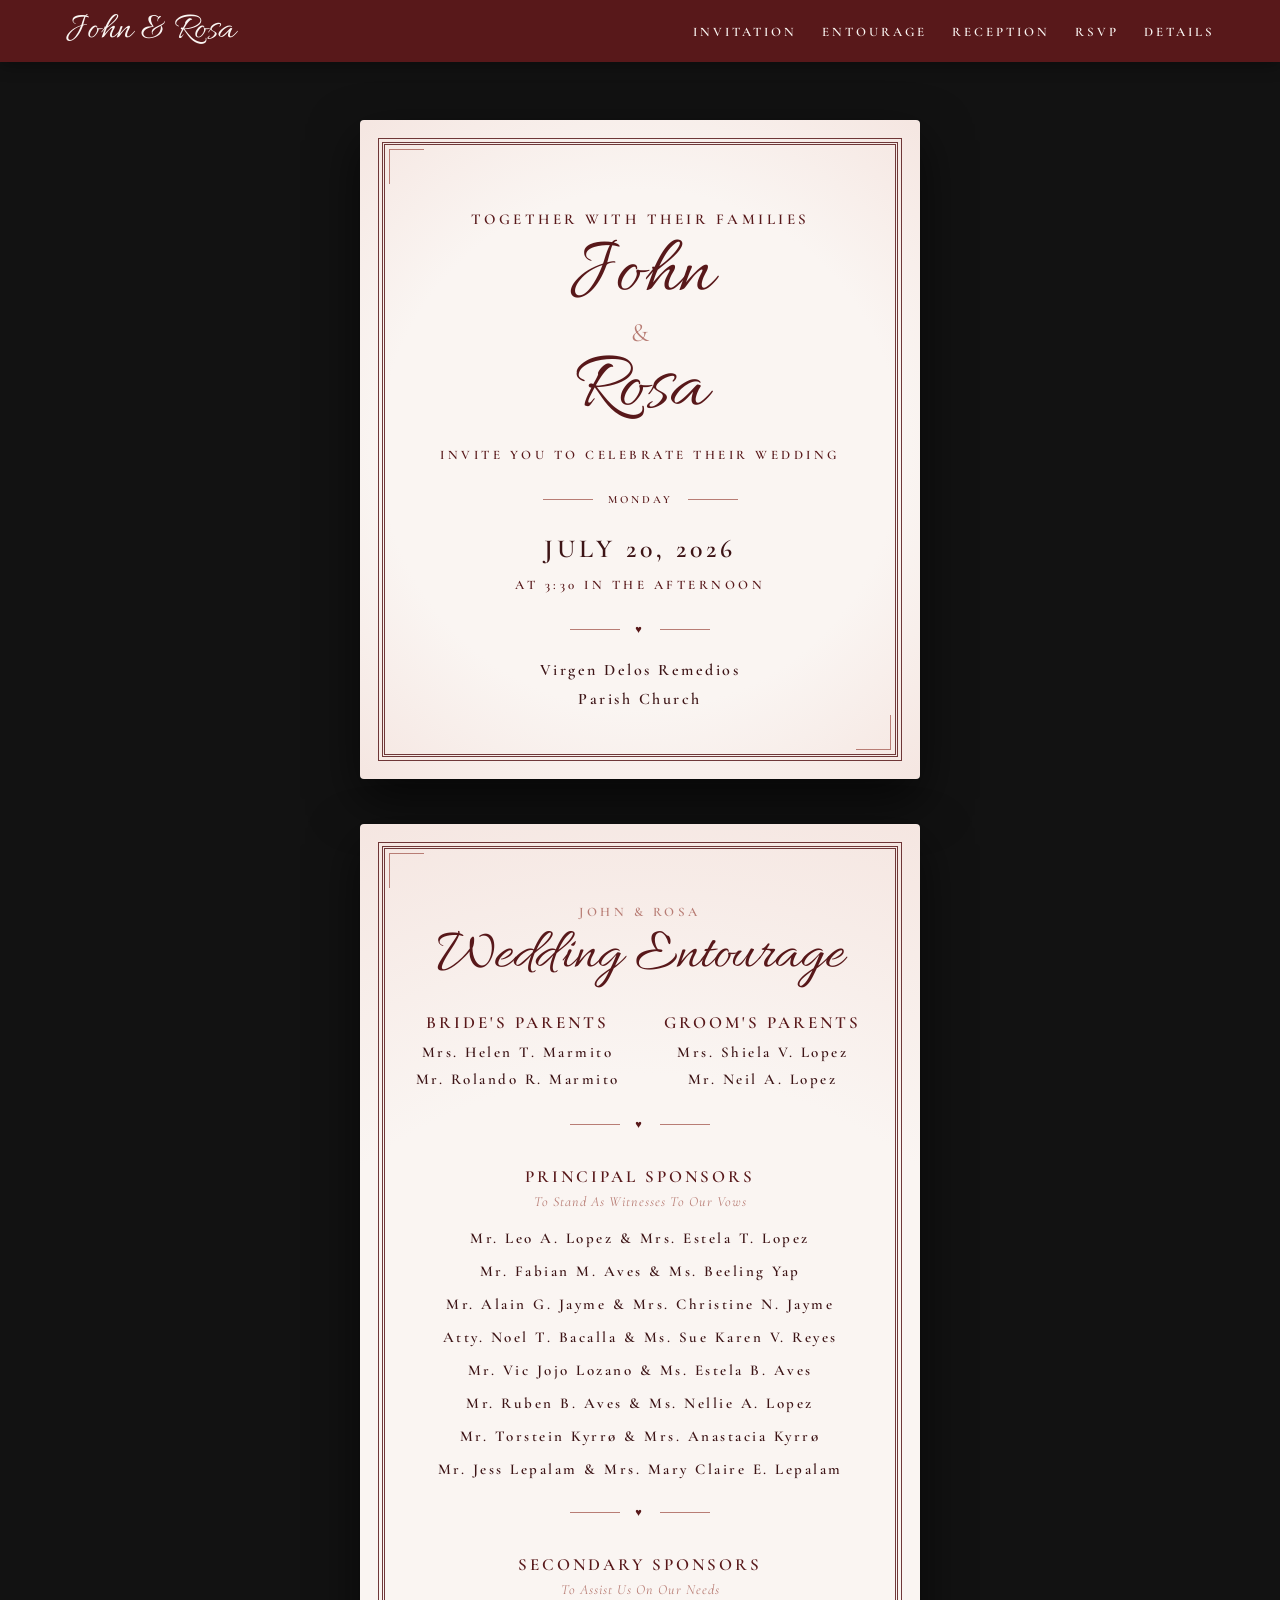
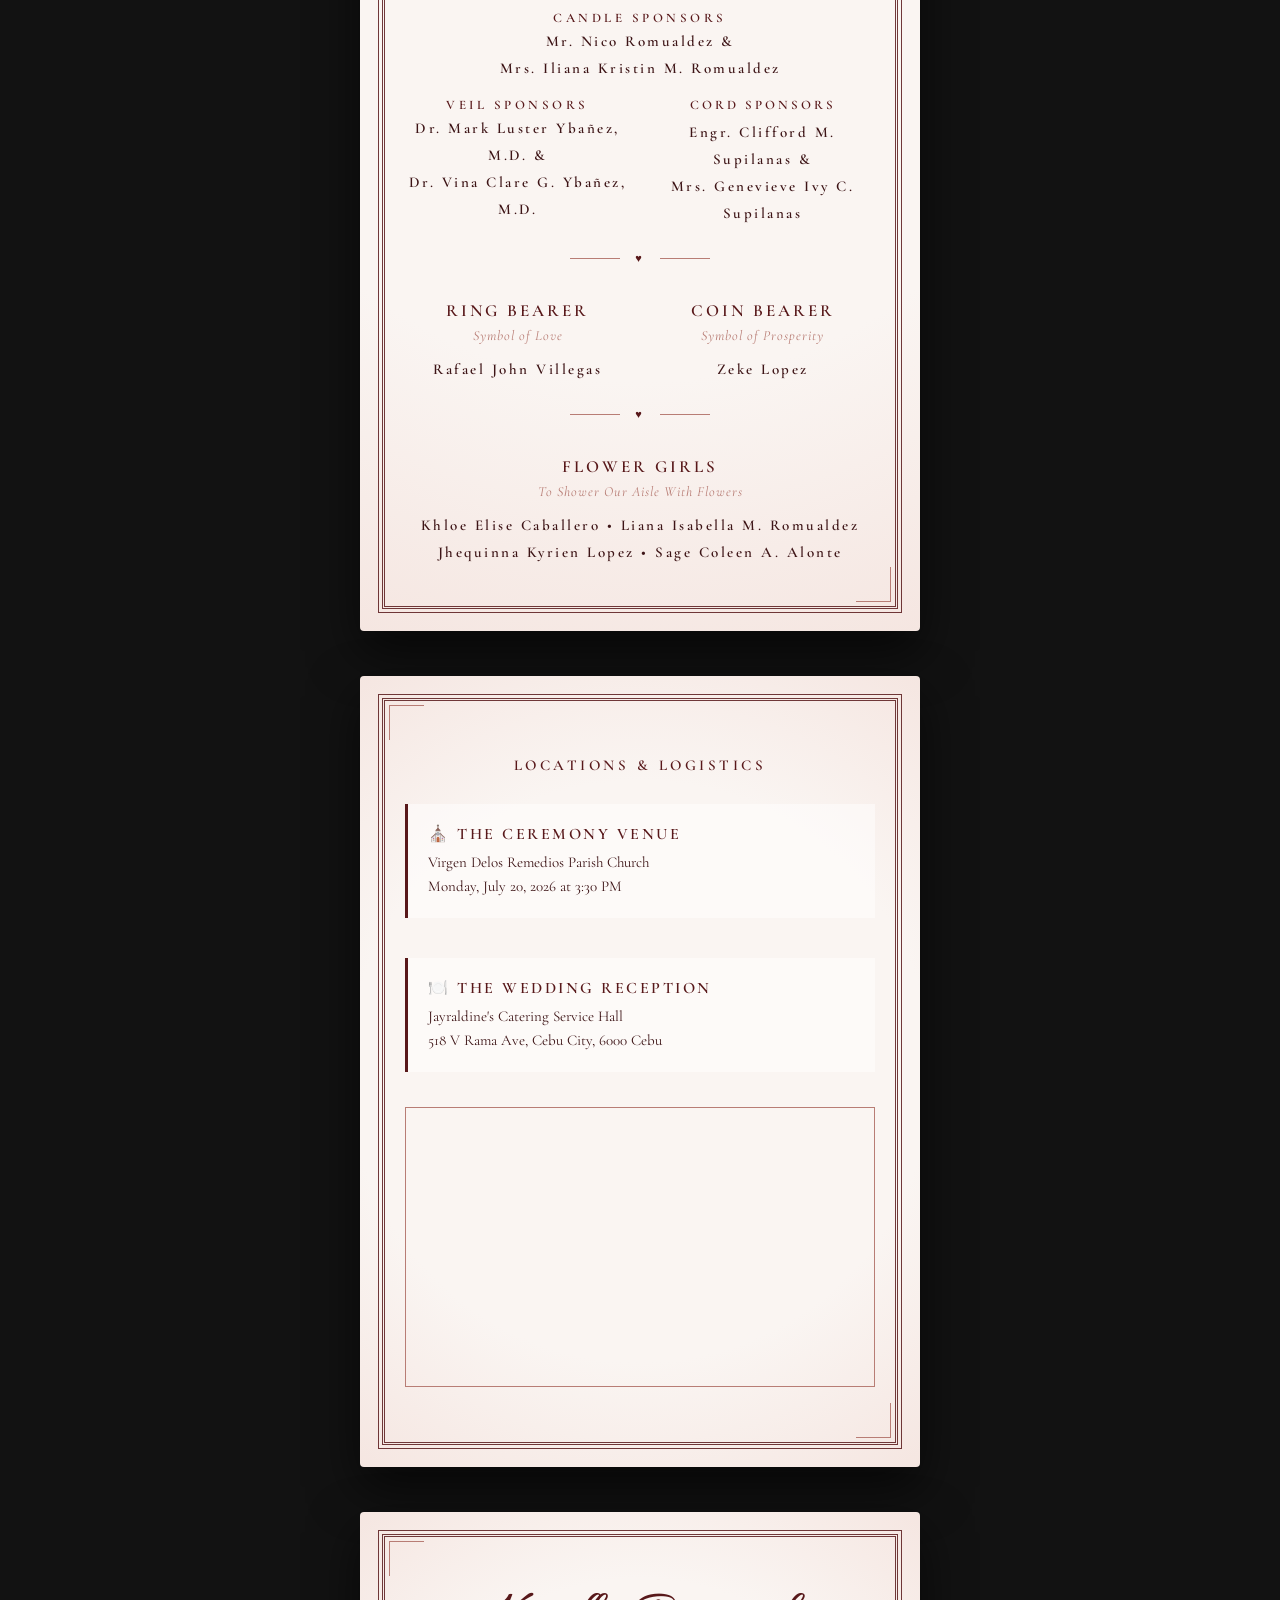
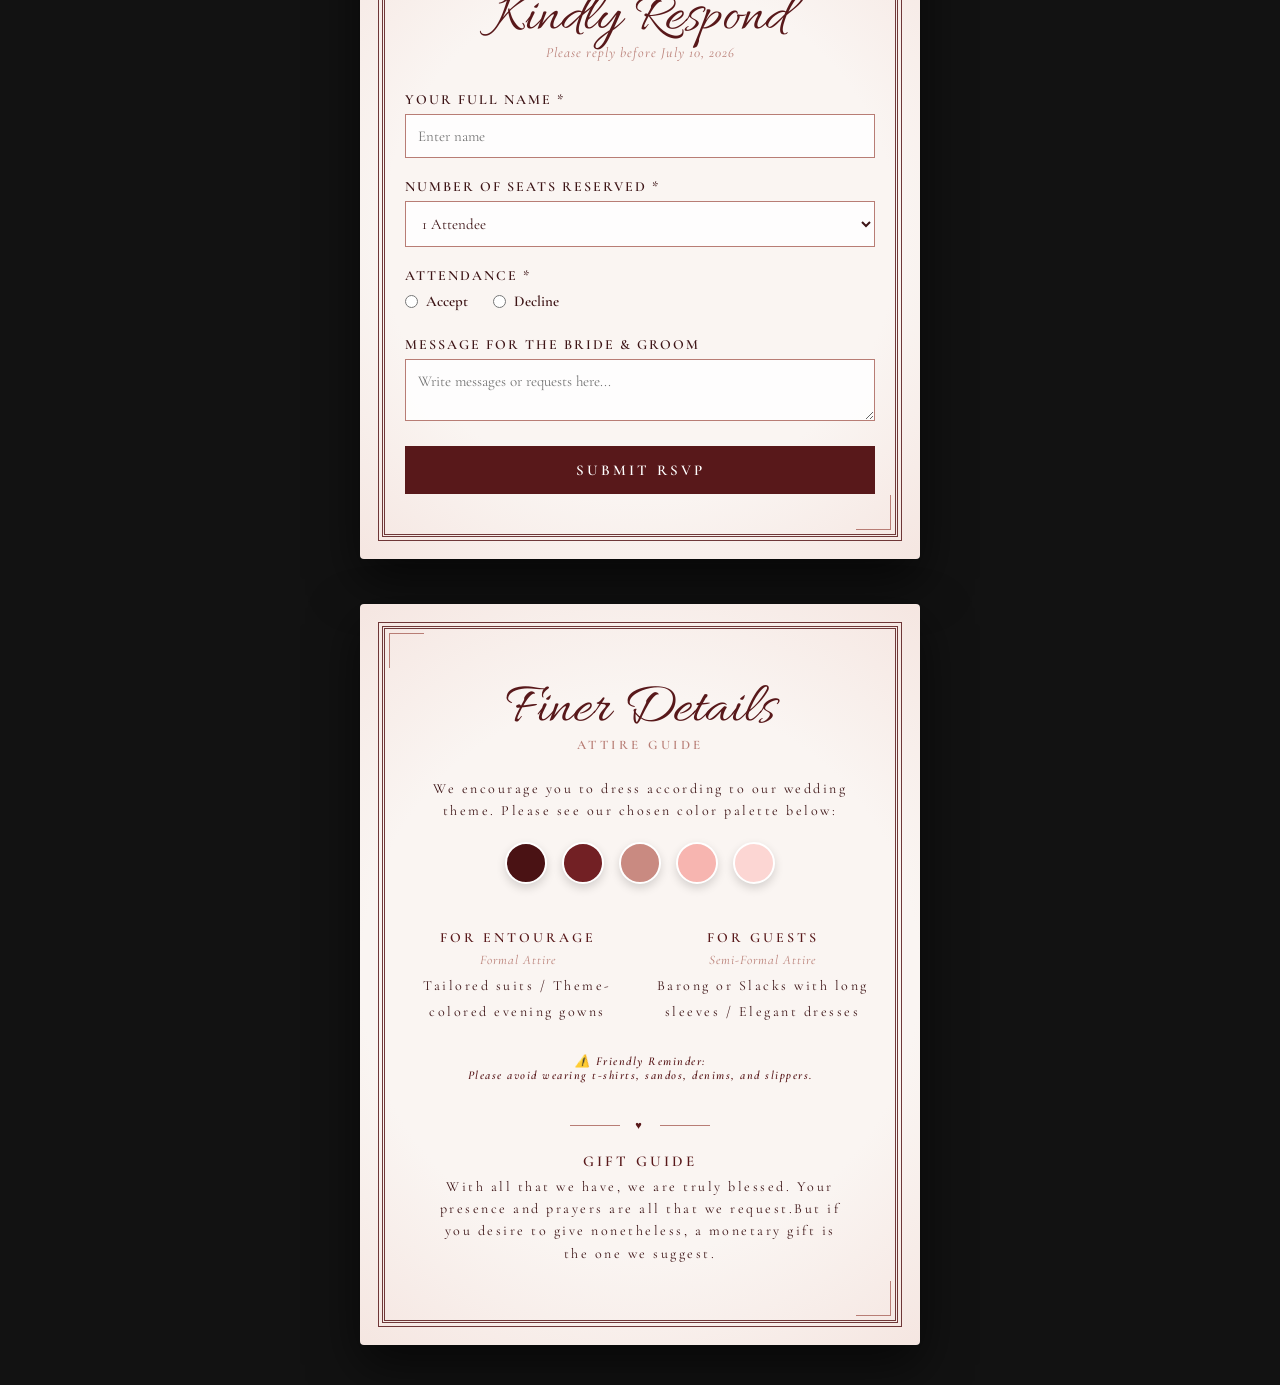
==== commit 1862f987: "Update index.html" ====
--- a/index.html
+++ b/index.html
@@ -480,7 +480,7 @@
             Mr. Leo A. Lopez & Mrs. Estela T. Lopez<br>
             Mr. Fabian M. Aves & Ms. Beeling Yap<br>
             Mr. Alain G. Jayme & Mrs. Christine N. Jayme<br>
-            Mr. Noel T. Bacalla & Ms. Sue Karen V. Reyes<br>
+            Atty. Noel T. Bacalla & Ms. Sue Karen V. Reyes<br>
             Mr. Vic Jojo Lozano & Ms. Estela B. Aves<br>
             Mr. Ruben B. Aves & Ms. Nellie A. Lopez<br>
             Mr. Torstein Kyrrø & Mrs. Anastacia Kyrrø<br>
@@ -533,7 +533,7 @@
         <div class="subtitle-italic">To Shower Our Aisle With Flowers</div>
         <div class="font-names">
             Khloe Elise Caballero &bull; Liana Isabella M. Romualdez<br>
-            Jhequinna Kyrien Lopez &bull; Sage Coleen Agas
+            Jhequinna Kyrien Lopez &bull; Sage Coleen A. Alonte
         </div>
     </div>
 
@@ -646,7 +646,7 @@
 
         <div class="section-title" style="font-size: 15px; margin-top: 5px;">Gift Guide</div>
         <p class="font-body-subtext" style="font-size: 14px; max-width: 420px; line-height: 1.6; margin-bottom: 15px;">
-            With all that we have, we are truly blessed. Your presence and prayers are all that we request.
+            With all that we have, we are truly blessed. Your presence and prayers are all that we request.But if you desire to give nonetheless, a monetary gift is the one we suggest.
         </p>
     </div>
 
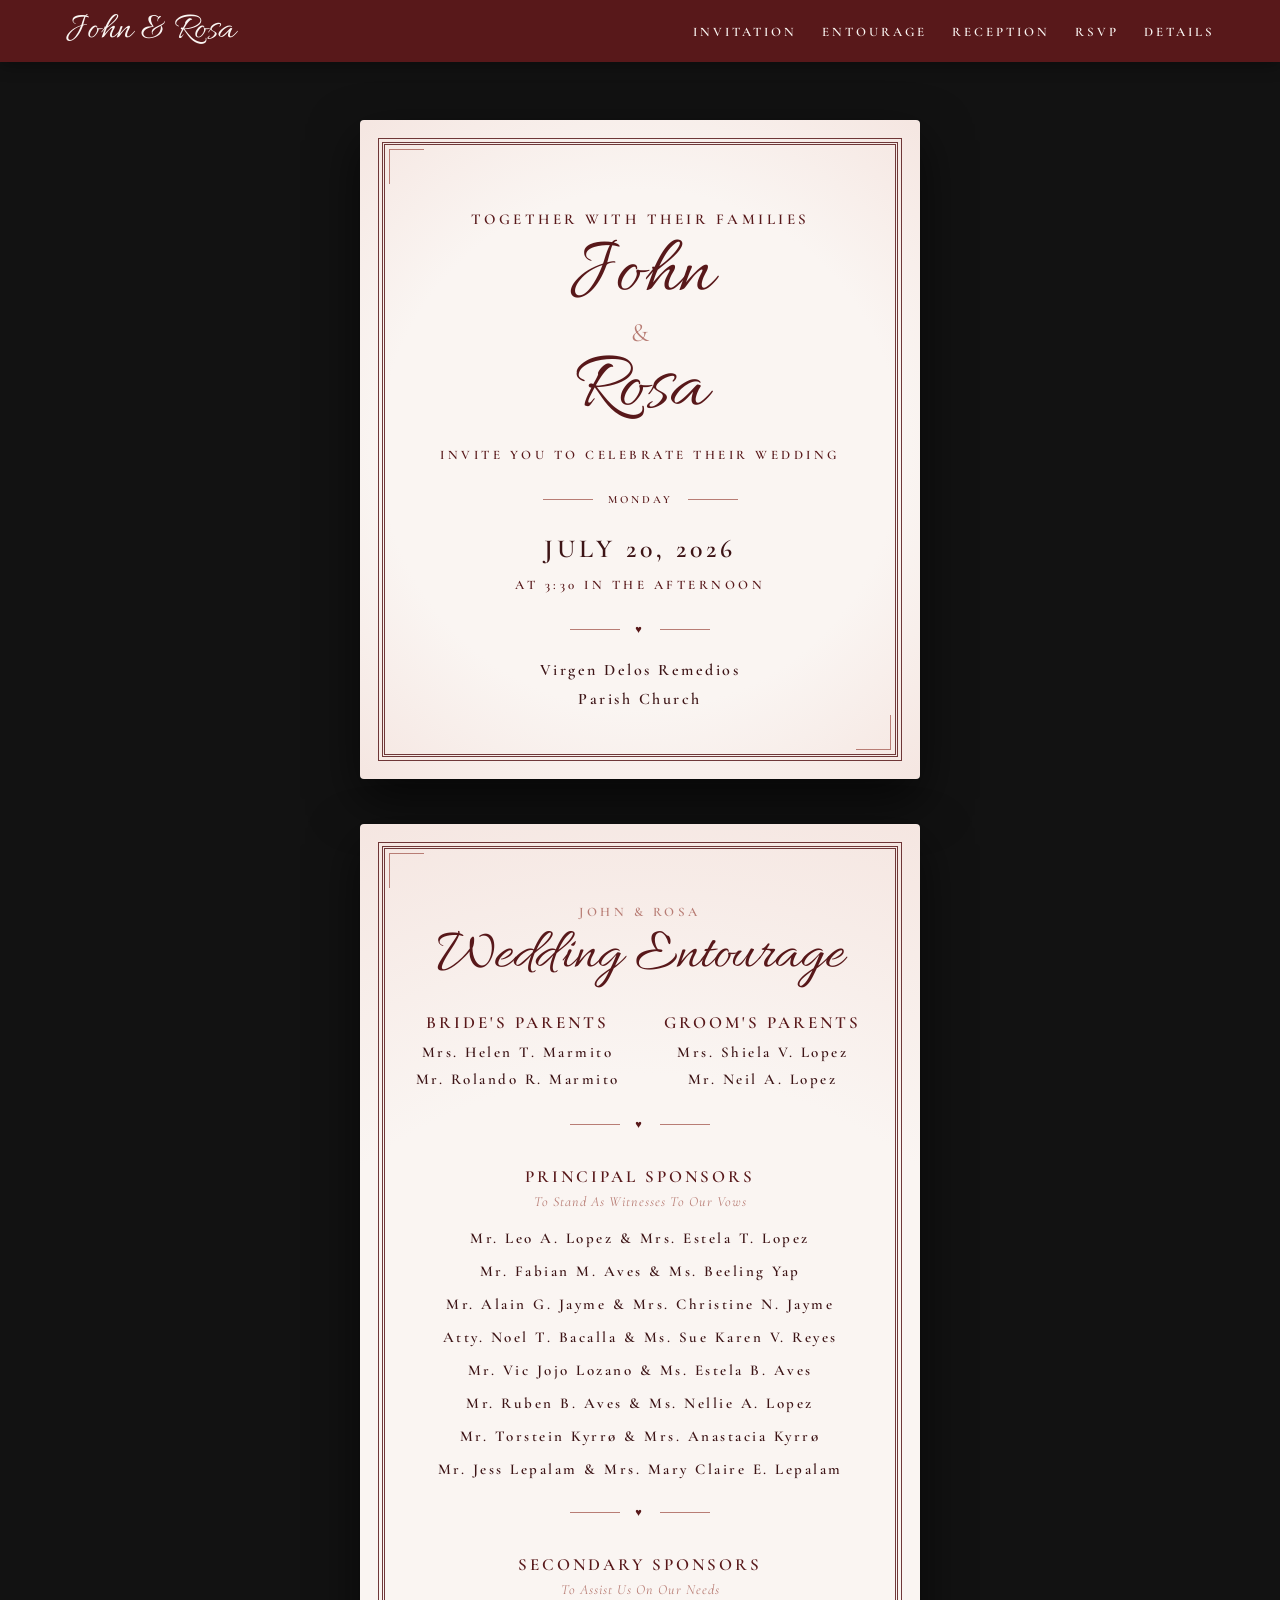
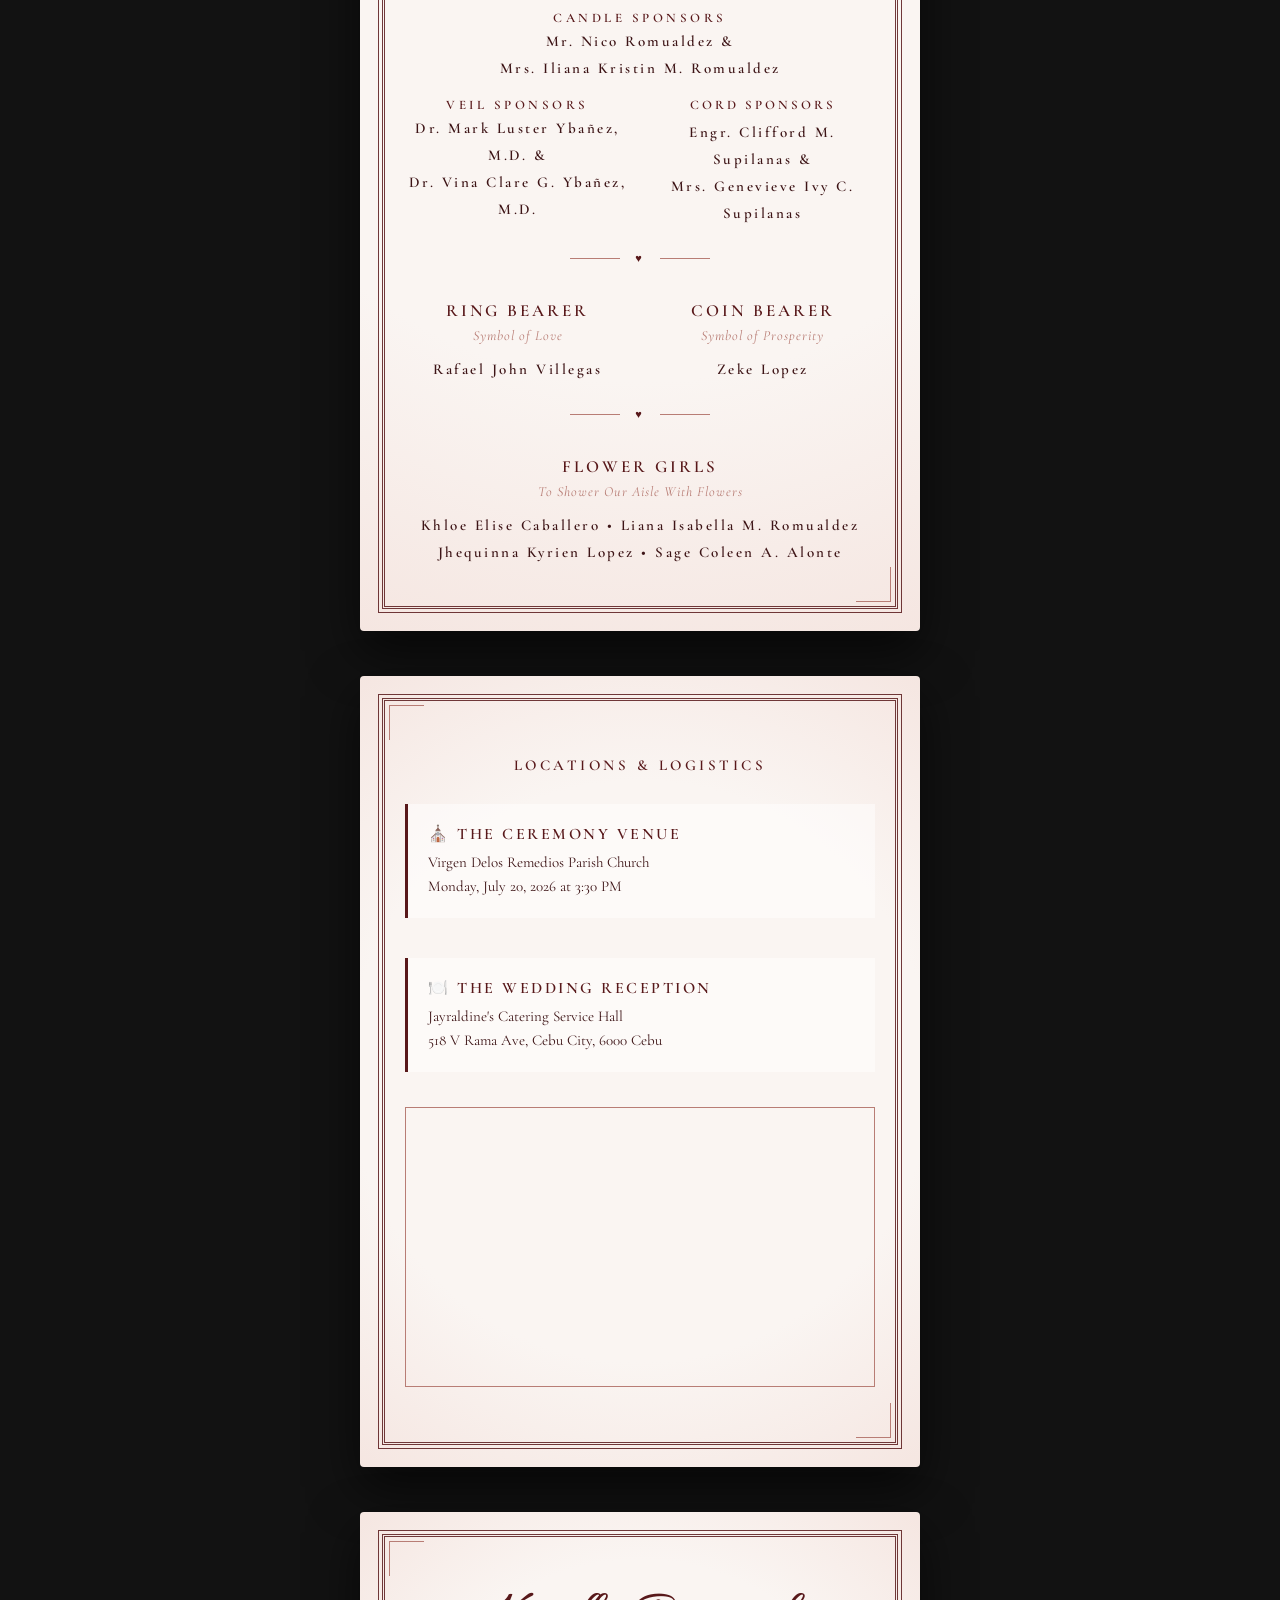
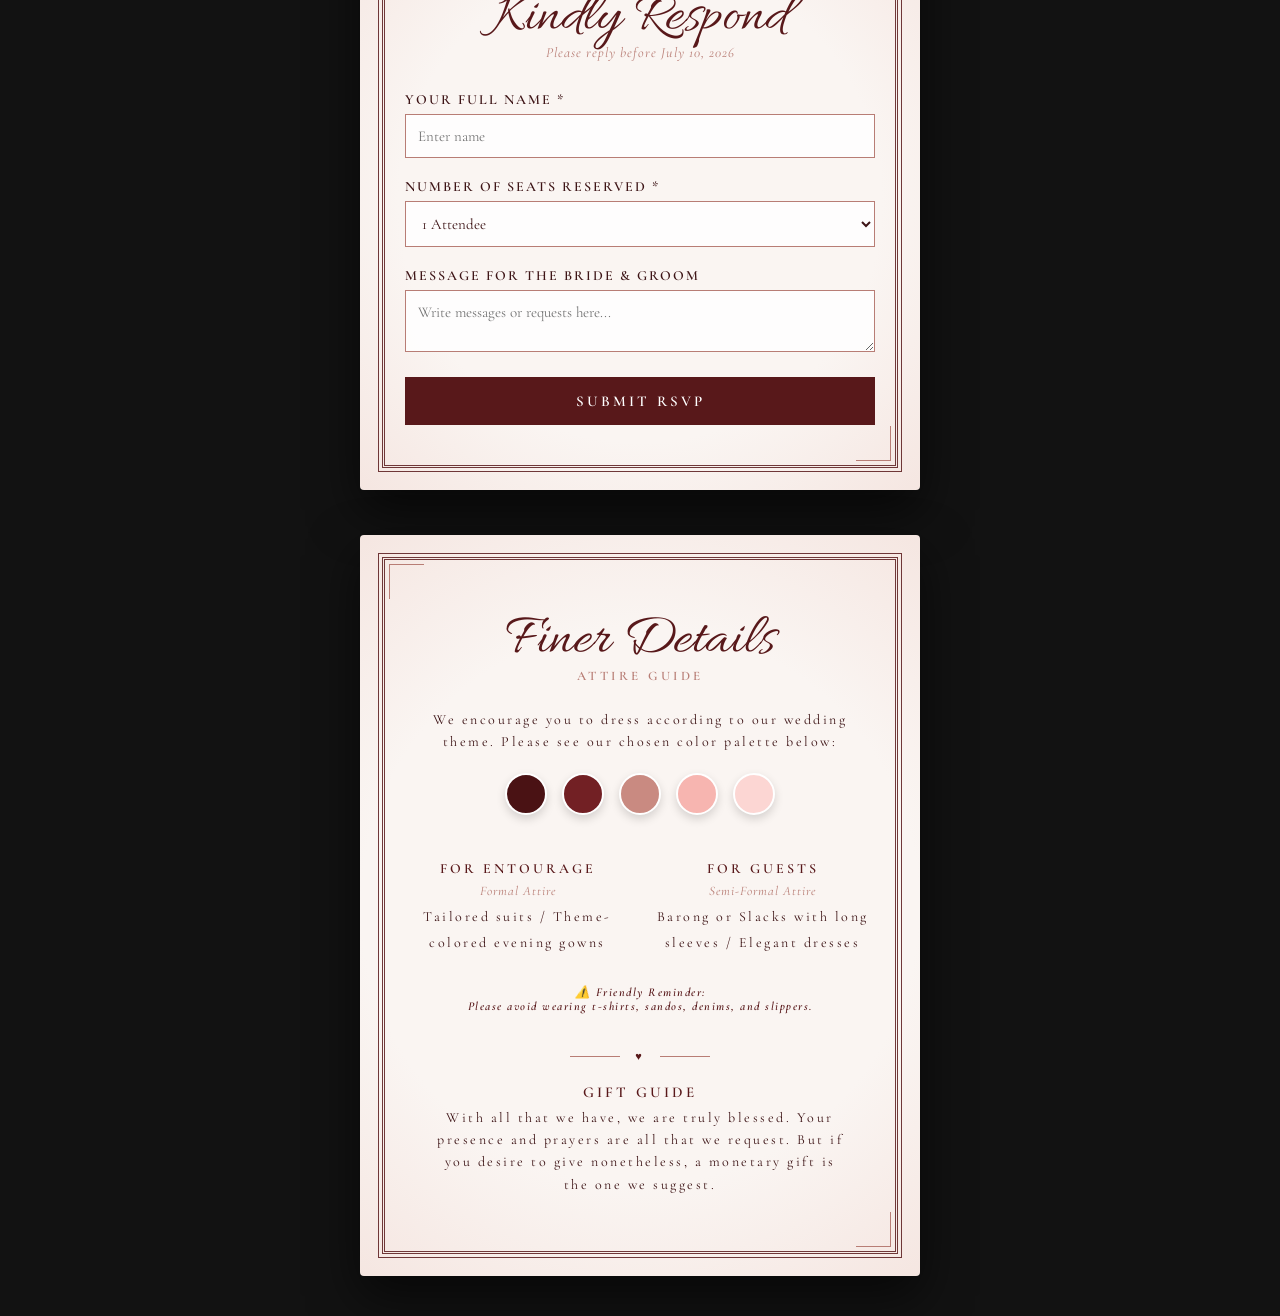
==== commit 36786ef7: "Update index.html" ====
--- a/index.html
+++ b/index.html
@@ -331,23 +331,6 @@
             font-weight: 400;
         }
 
-        .radio-options {
-            display: flex;
-            gap: 25px;
-            margin-top: 8px;
-        }
-
-        .radio-options label {
-            display: flex;
-            align-items: center;
-            gap: 8px;
-            font-size: 15px;
-            text-transform: none;
-            letter-spacing: 0;
-            font-weight: 600;
-            cursor: pointer;
-        }
-
         .submit-btn {
             width: 100%;
             padding: 15px;
@@ -587,14 +570,6 @@
             </div>
 
             <div class="form-group">
-                <label>Attendance *</label>
-                <div class="radio-options">
-                    <label><input type="radio" name="attendanceStatus" value="yes" required> Accept</label>
-                    <label><input type="radio" name="attendanceStatus" value="no" required> Decline</label>
-                </div>
-            </div>
-
-            <div class="form-group">
                 <label>Message for the Bride & Groom</label>
                 <textarea placeholder="Write messages or requests here..."></textarea>
             </div>
@@ -646,7 +621,7 @@
 
         <div class="section-title" style="font-size: 15px; margin-top: 5px;">Gift Guide</div>
         <p class="font-body-subtext" style="font-size: 14px; max-width: 420px; line-height: 1.6; margin-bottom: 15px;">
-            With all that we have, we are truly blessed. Your presence and prayers are all that we request.But if you desire to give nonetheless, a monetary gift is the one we suggest.
+            With all that we have, we are truly blessed. Your presence and prayers are all that we request. But if you desire to give nonetheless, a monetary gift is the one we suggest.
         </p>
     </div>
 
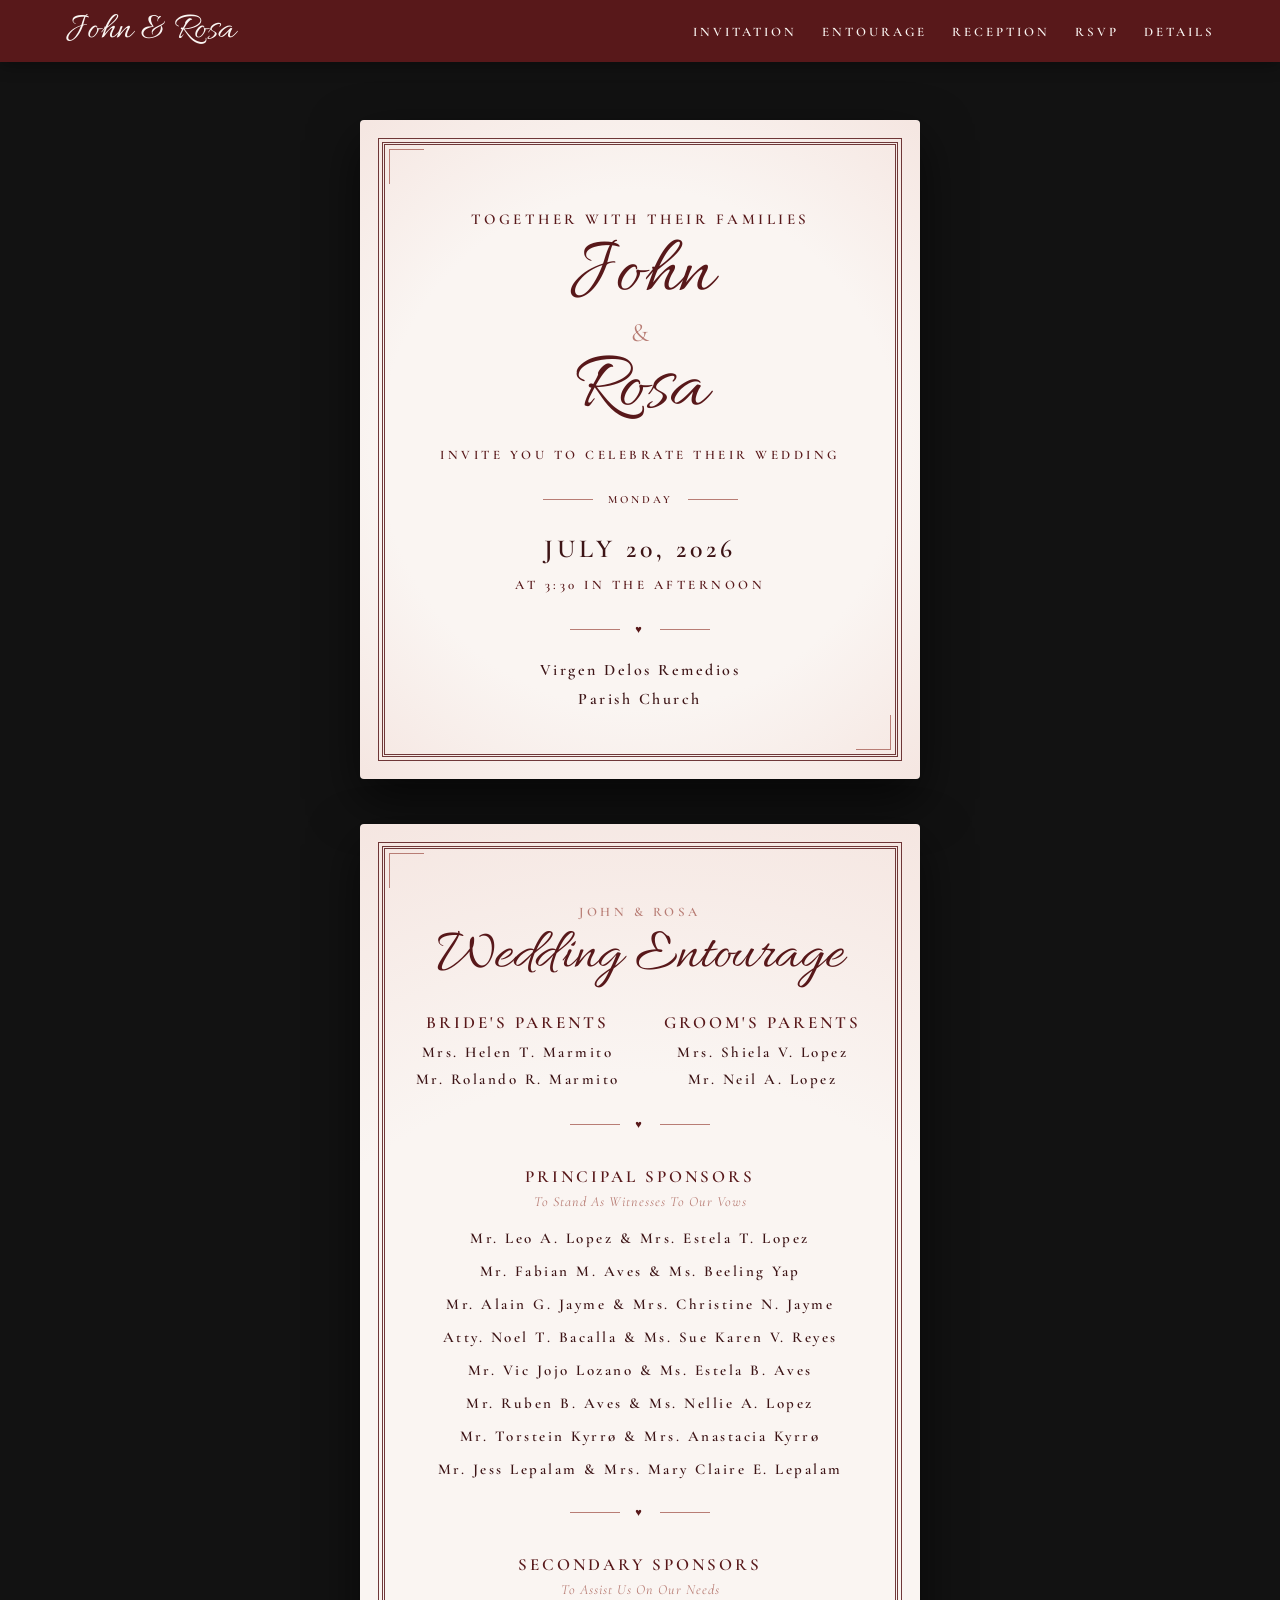
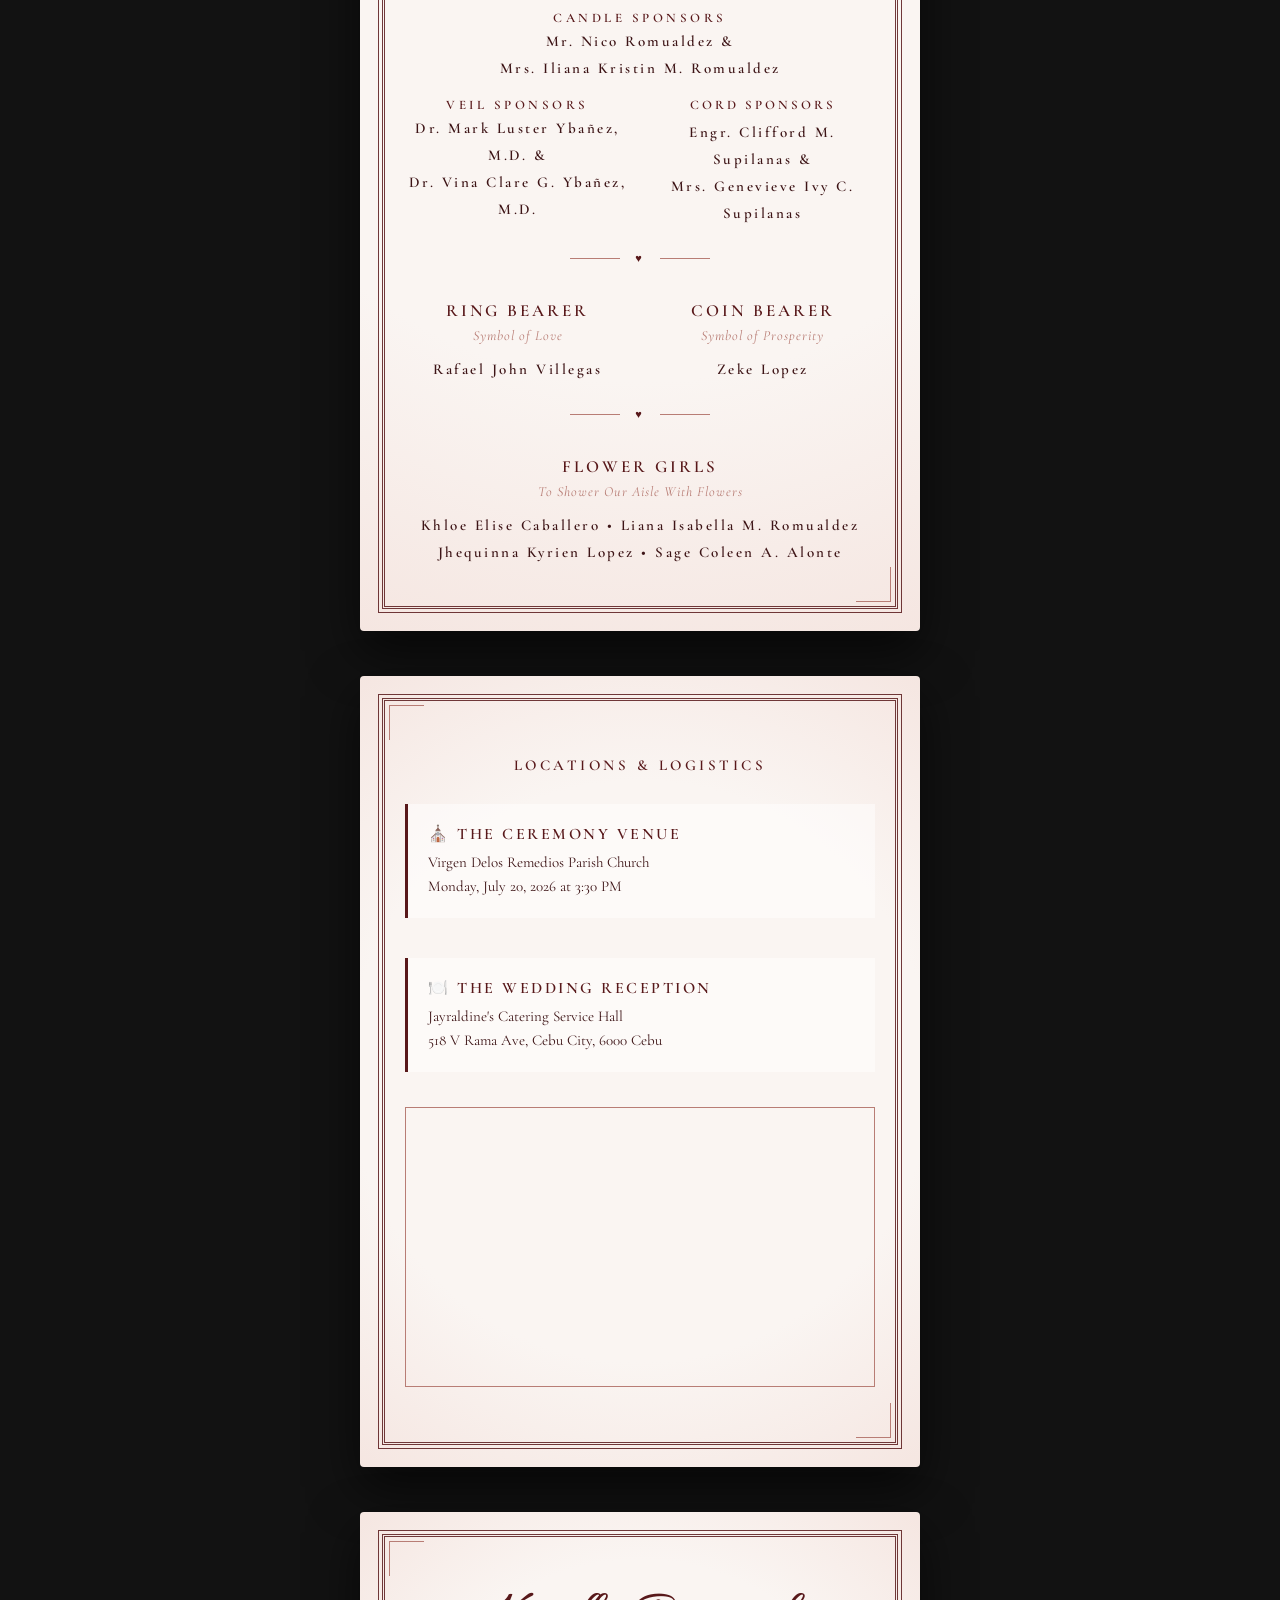
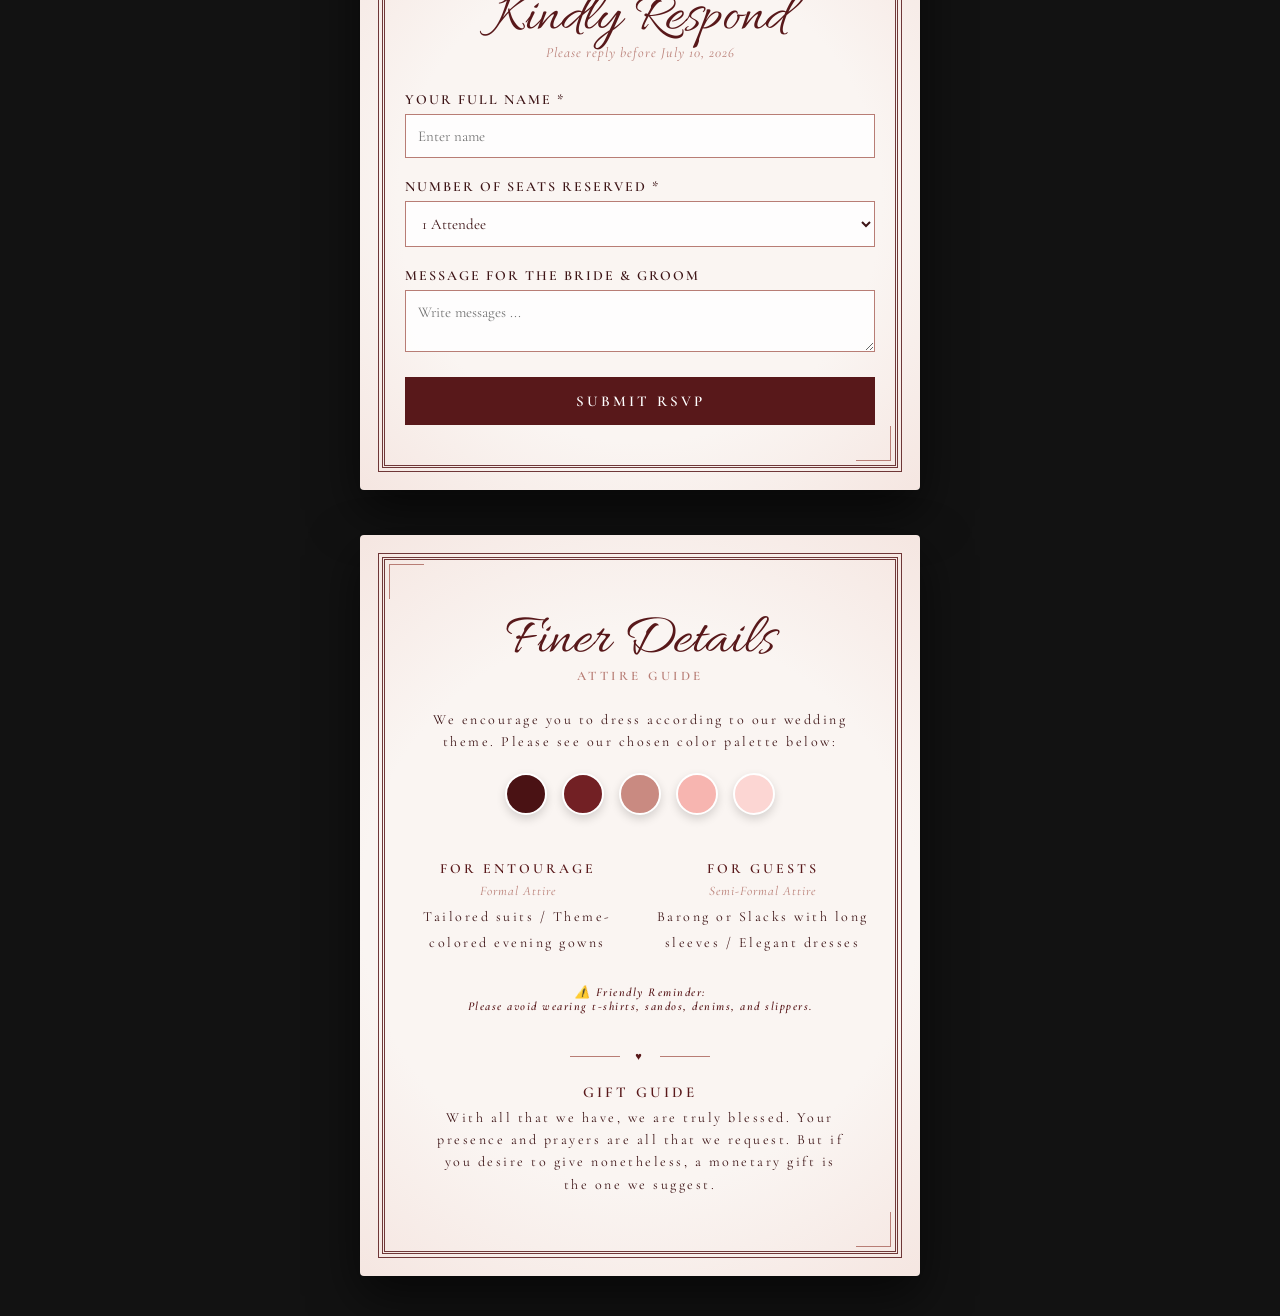
==== commit 8b3eb066: "Update index.html" ====
--- a/index.html
+++ b/index.html
@@ -571,7 +571,7 @@
 
             <div class="form-group">
                 <label>Message for the Bride & Groom</label>
-                <textarea placeholder="Write messages or requests here..."></textarea>
+                <textarea placeholder="Write messages ..."></textarea>
             </div>
 
             <button type="submit" class="submit-btn">Submit RSVP</button>
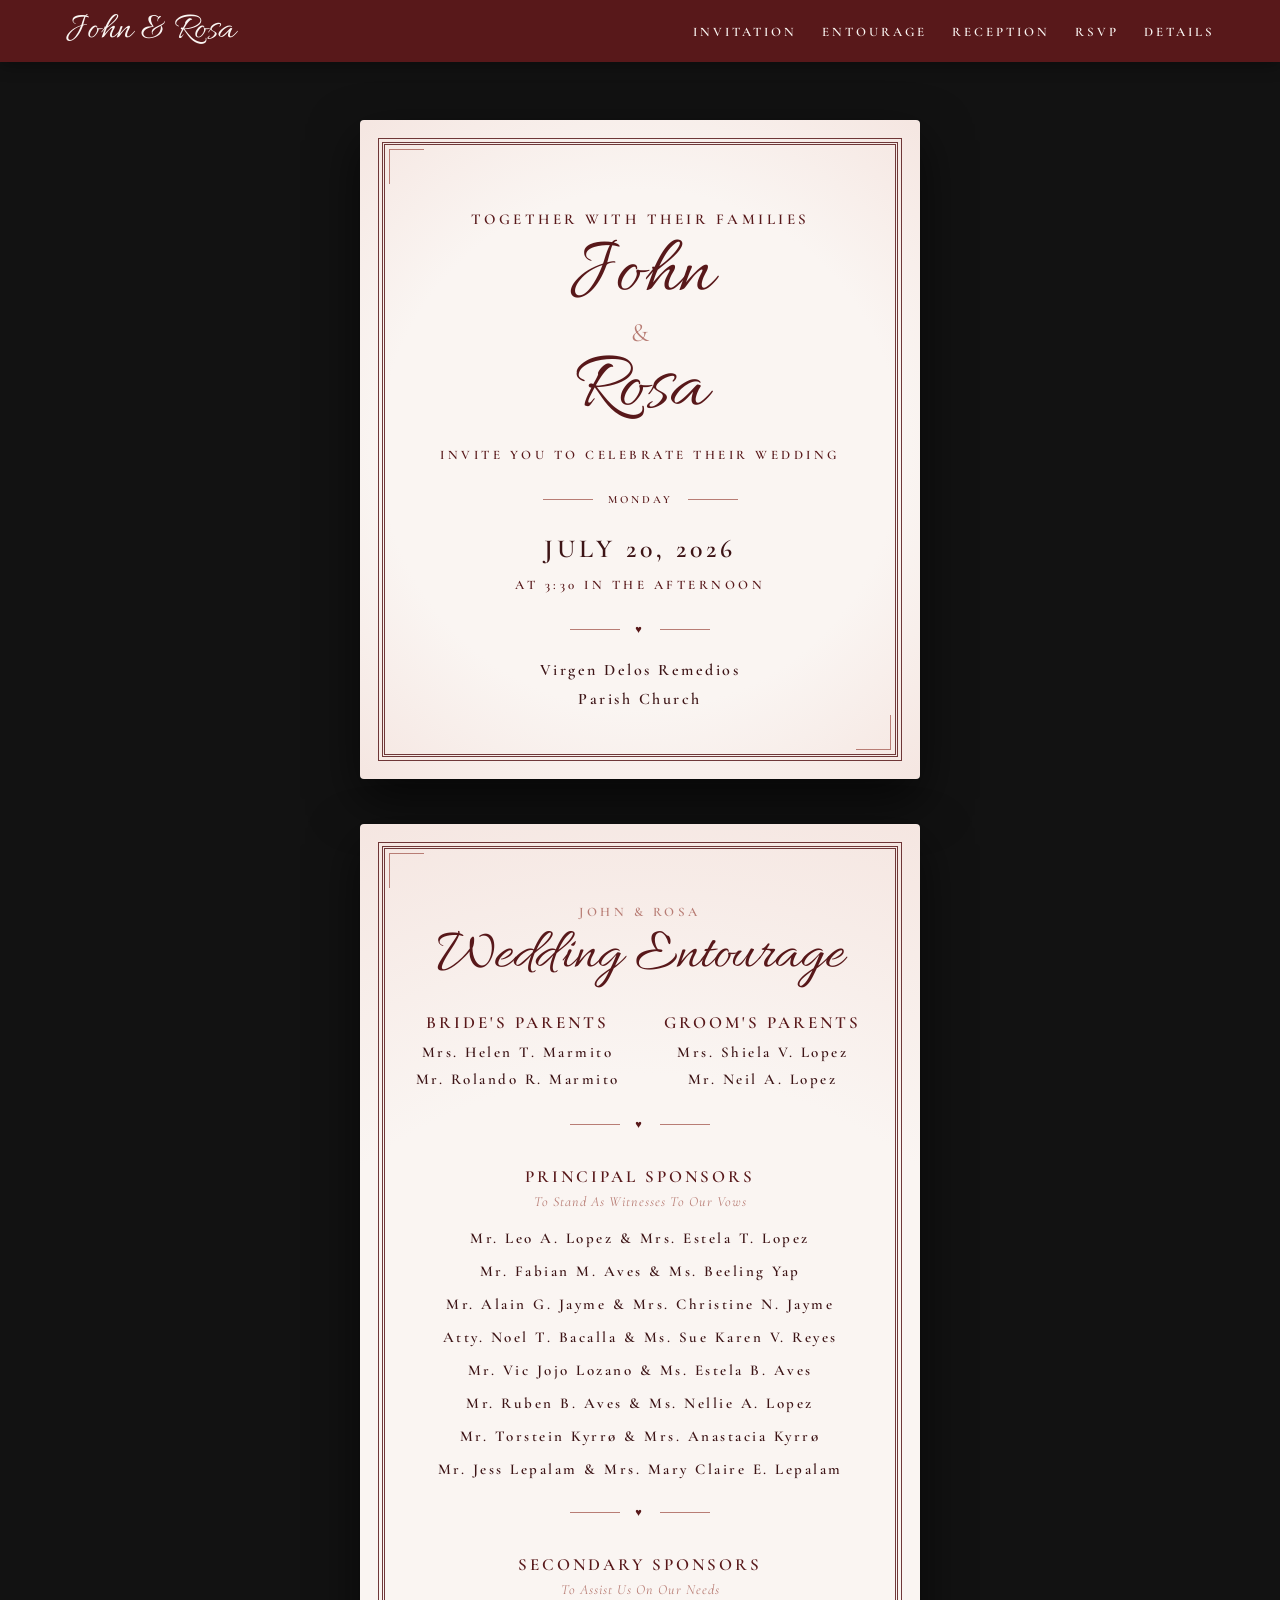
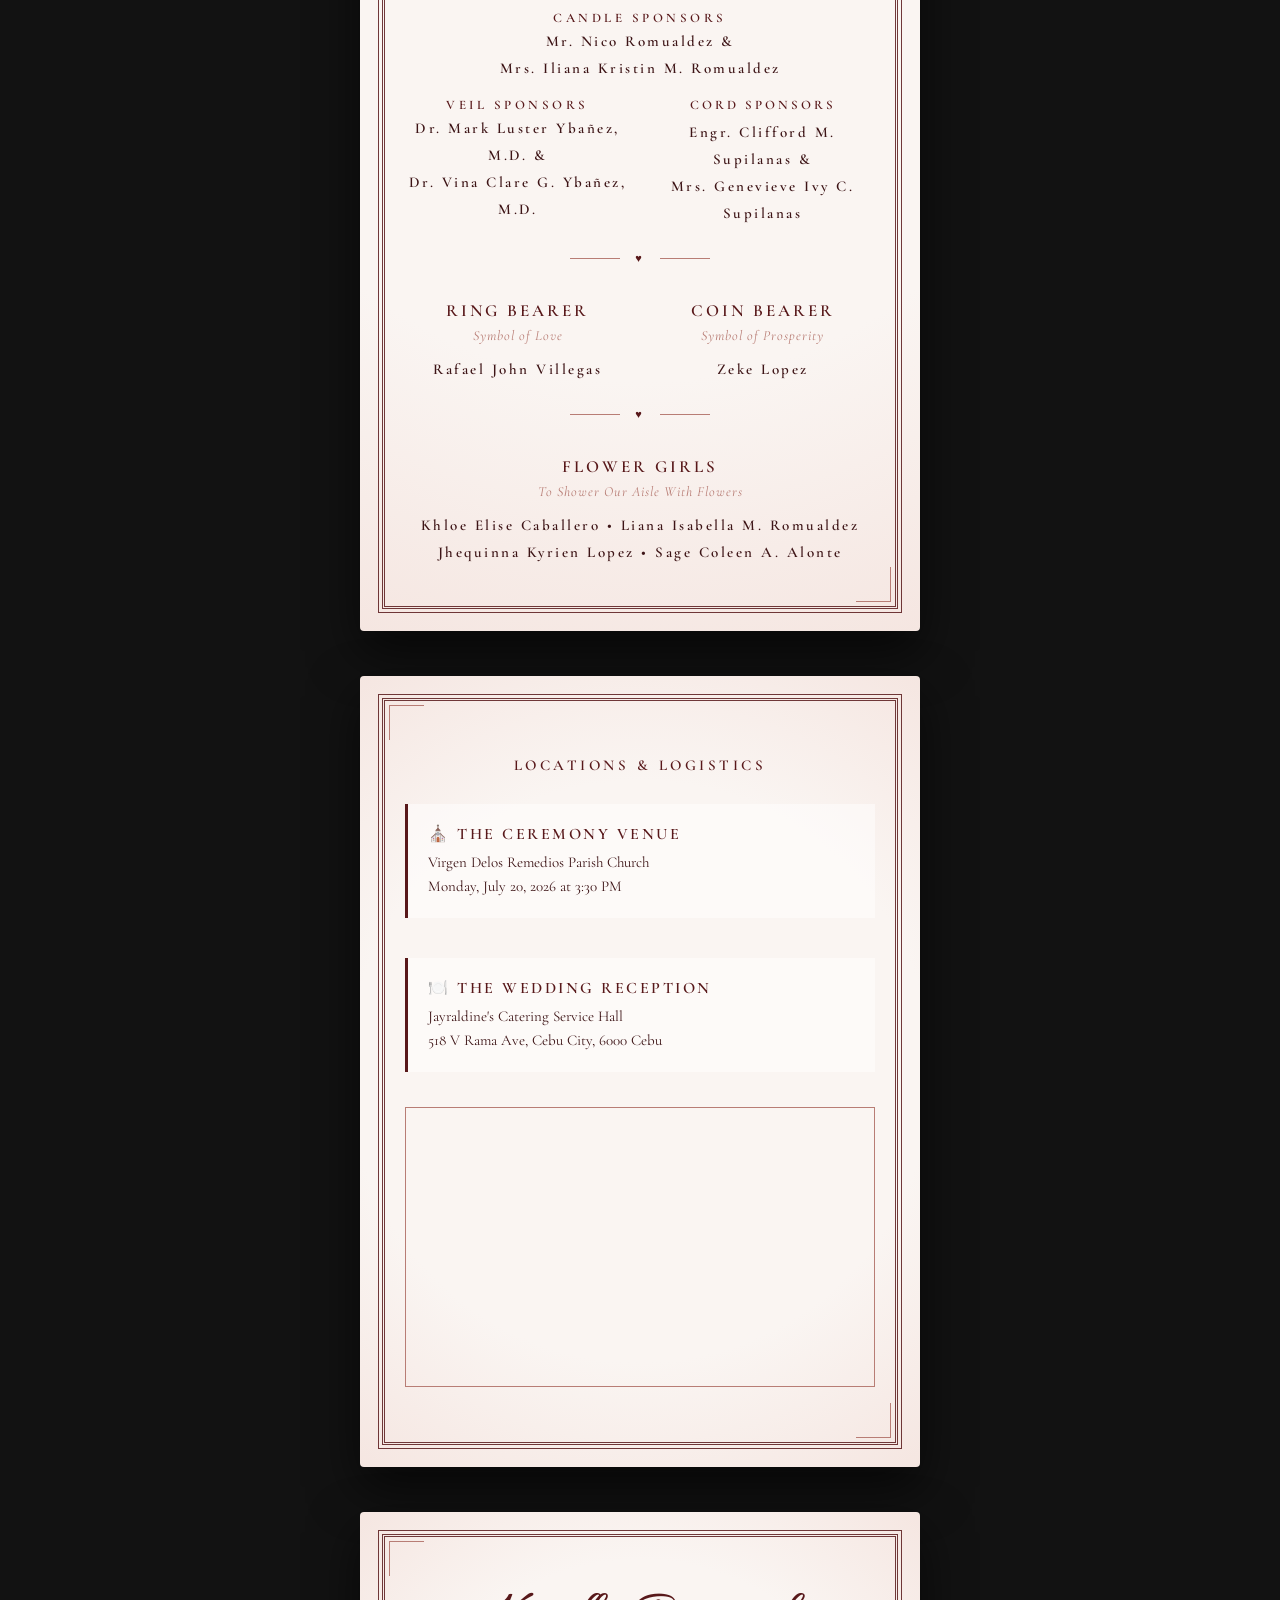
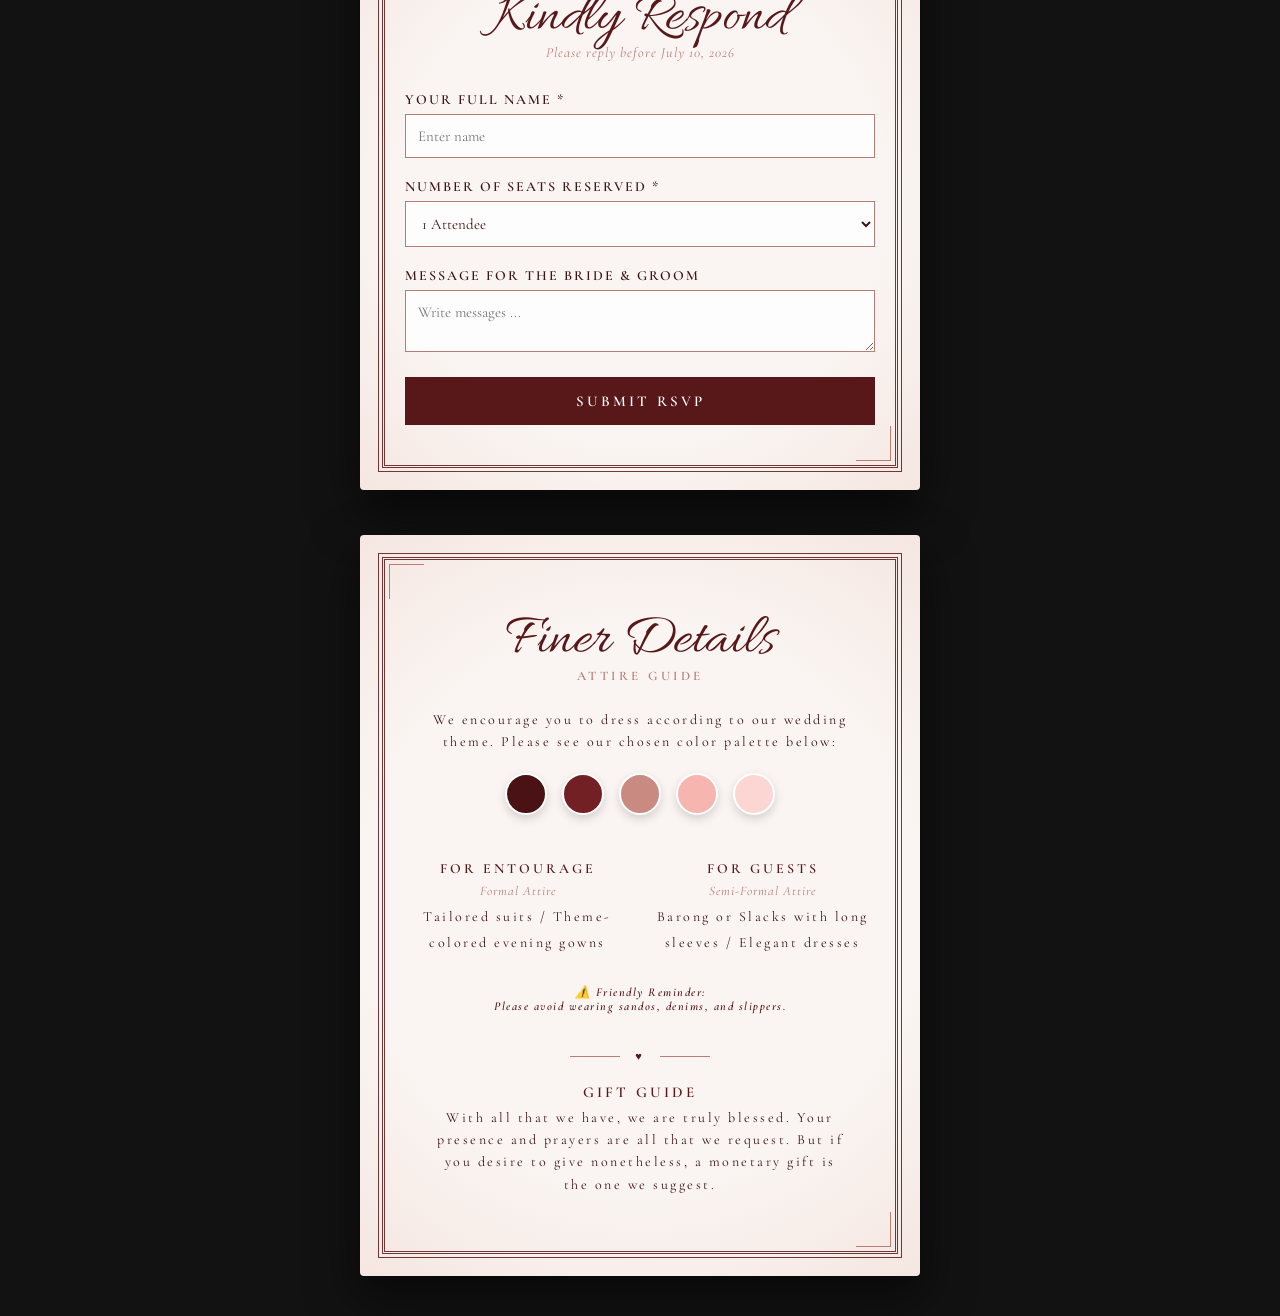
==== commit 70f3a411: "Update index.html" ====
--- a/index.html
+++ b/index.html
@@ -614,7 +614,7 @@
         </div>
 
         <p class="subtitle-italic" style="margin-top: 25px; color: var(--burgundy); font-weight: 600; font-size: 12px; letter-spacing: 1.5px;">
-            ⚠️ Friendly Reminder:<br>Please avoid wearing t-shirts, sandos, denims, and slippers.
+            ⚠️ Friendly Reminder:<br>Please avoid wearing sandos, denims, and slippers.
         </p>
 
         <div class="heart-divider" style="margin: 25px 0 15px 0;">♥</div>
